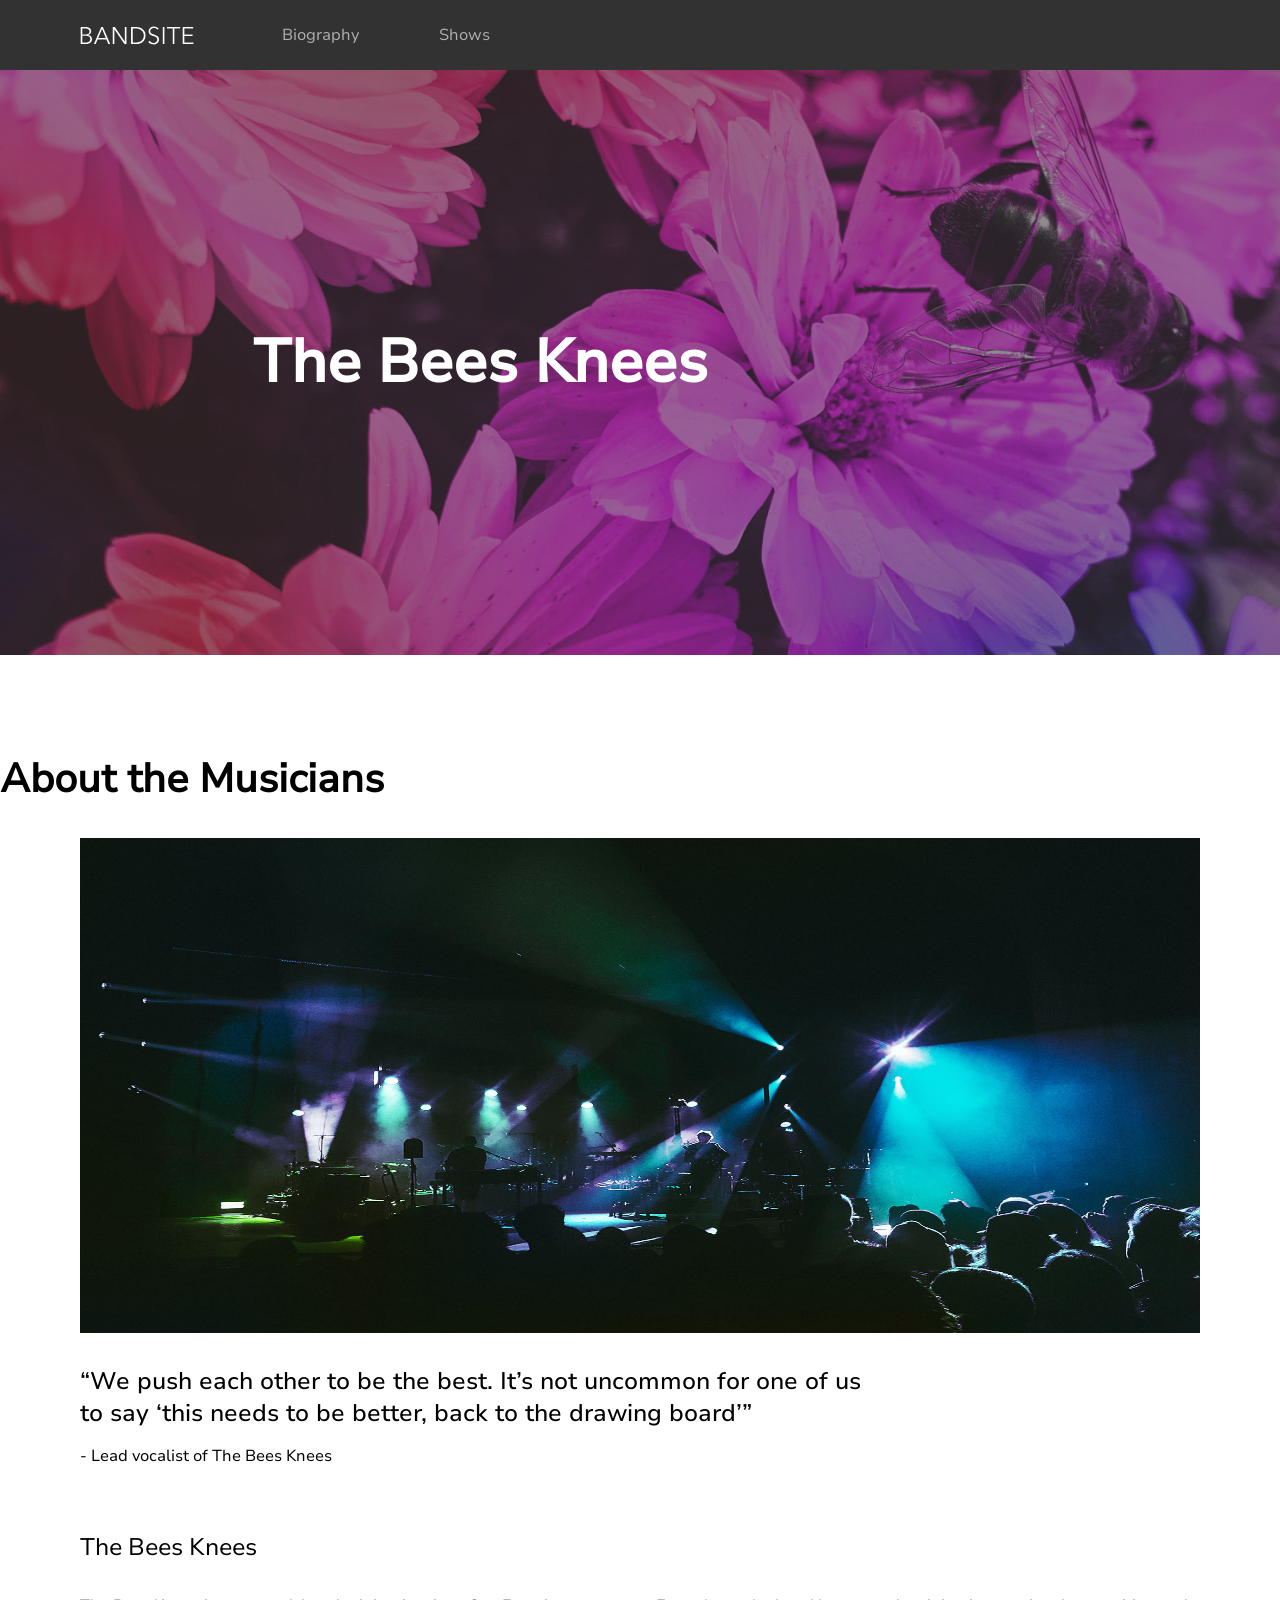
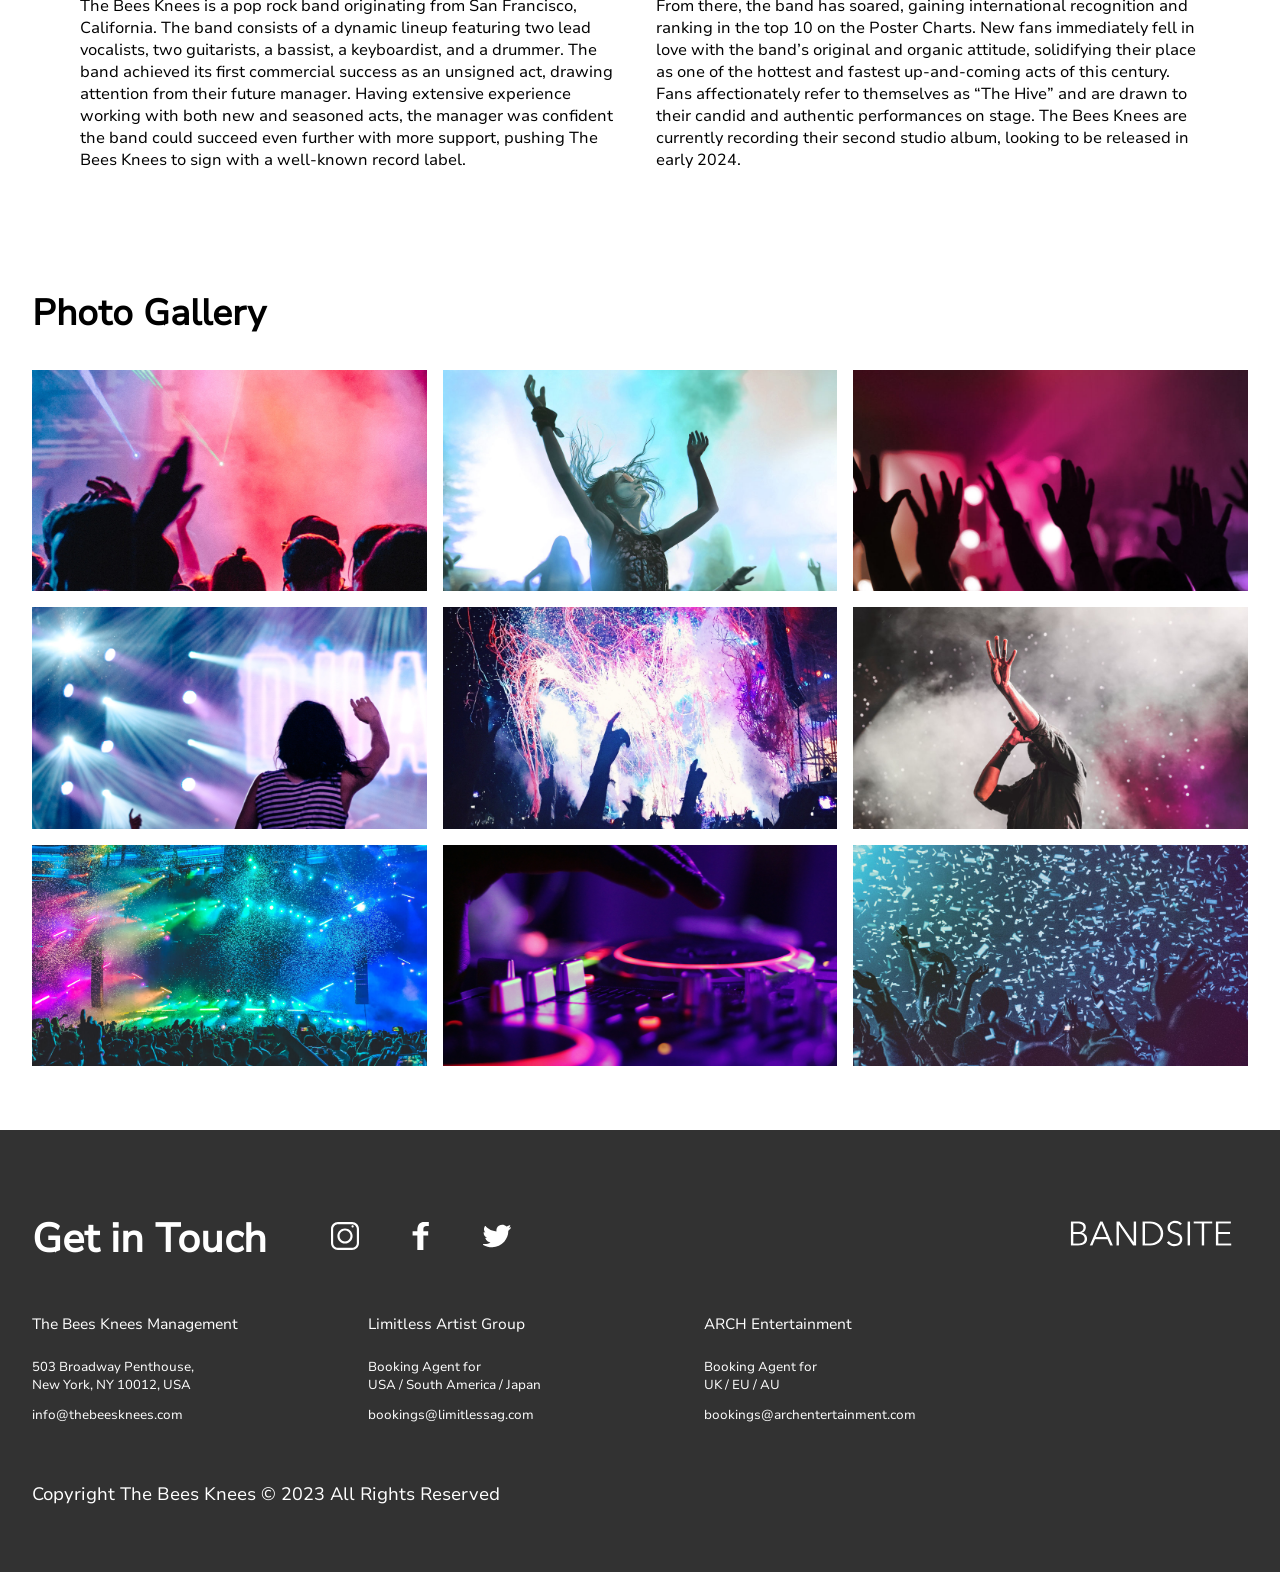
==== index.html @ abb40283 "BNSITE-34 added a couple <br> to match the mockup text, and fixed logo AGAIN" ====
<!DOCTYPE html>
<html lang="en">

<head>
    <meta charset="UTF-8">
    <meta name="viewport" content="width=device-width, initial-scale=1.0">
    <meta name="author" content="Emerson Guimaraes">
    <title>Band Site</title>
    <link rel="stylesheet" href="styles/patials/global.css">
    <link rel="stylesheet" href="styles/bio.css">
</head>

<body>
    <header>
        <nav class="header-nav">
            <a href="#" class="header-logo">
                <img src="./assets/logos/Logo-bandsite.svg" alt="Band Site Logo" class="header-logo-image">
            </a>
            <div class="header-nav-links">
                <li><a href="#">Biography</a></li>
                <li><a href=" #">Shows</a></li>
            </div>
        </nav>
        <section>
            <div class="header-container-background">
                <div class="header-container-image-container">
                    <img src="./assets/images/hero-bio.jpg" alt="Flowers Background" class="header-container-image">
                </div>
                <div class="header-container-text">
                    <h1 class="header-container-text-h1">The Bees Knees</h1>
                </div>
            </div>
        </section>

    </header>

    <main>
        <section id="musicians">
            <div class="main-musicians-container">
                <h2 class="main-h2-title-text">About the Musicians</h2>
                <div class="main-band-show-container">
                    <img src="./assets/images/band.jpg" alt="Band Show" class="main-band-show-image">
                </div>
                <div class="main-band-show-quote">
                    <p class="main-band-show-quote-text">
                        “We push each other to be the best. It’s not uncommon for one of
                        us to say ‘this needs to be better, back to the drawing board’”
                    </p>
                    <div class="main-band-show-quote-author">
                        - Lead vocalist of The Bees Knees
                    </div>
                </div>
            </div>
            <article class="main-band-container-bio">
                <h3>The Bees Knees</h3>
                <div class="main-band-container-bio-text">
                    <p>
                        The Bees Knees is a pop rock band originating from San Francisco,
                        California. The band consists of a dynamic lineup featuring two
                        lead vocalists, two guitarists, a bassist, a keyboardist, and a
                        drummer. The band achieved its first commercial success as an
                        unsigned act, drawing attention from their future manager. Having
                        extensive experience working with both new and seasoned acts, the
                        manager was confident the band could succeed even further with more
                        support, pushing The Bees Knees to sign with a well-known record
                        label.
                    </p>
                    <p>
                        From there, the band has soared, gaining international recognition
                        and ranking in the top 10 on the Poster Charts. New fans
                        immediately fell in love with the band’s original and organic
                        attitude, solidifying their place as one of the hottest and fastest
                        up-and-coming acts of this century. Fans affectionately refer to
                        themselves as “The Hive” and are drawn to their candid and
                        authentic performances on stage. The Bees Knees are currently
                        recording their second studio album, looking to be released in
                        early 2024.
                    </p>
                </div>
            </article>
        </section>
        <section class="main-photo-gallery-container">
            <h2 class="main-h2-title-text">Photo Gallery</h2>
            <section id="photolibrary">
                <img src="./assets/images/Photo-gallery-1.jpg" alt="" class="main-photo-gallery-image">
                <img src="./assets/images/Photo-gallery-2.jpg" alt="" class="main-photo-gallery-image">
                <img src="./assets/images/Photo-gallery-3.jpg" alt="" class="main-photo-gallery-image">
                <img src="./assets/images/Photo-gallery-4.jpg" alt="" class="main-photo-gallery-image">
                <img src="./assets/images/Photo-gallery-5.jpg" alt="" class="main-photo-gallery-image">
                <img src="./assets/images/Photo-gallery-6.jpg" alt="" class="main-photo-gallery-image">
                <img src="./assets/images/Photo-gallery-7.jpg" alt="" class="main-photo-gallery-image">
                <img src="./assets/images/Photo-gallery-8.jpg" alt="" class="main-photo-gallery-image">
                <img src="./assets/images/Photo-gallery-9.jpg" alt="" class="main-photo-gallery-image">
            </section>
        </section>
    </main>

    <footer class="footer">
        <div class="footer-container">
            <div class="footer-get-in-touch">
                <h2>Get in Touch</h2>
                <div class="footer-social-icons">
                    <a href="#" class="footer-icon">
                        <img src="./assets/icons/SVG/Icon-instagram.svg" alt="Instagram Icon">
                    </a>
                    <a href="#" class="footer-icon">
                        <img src="./assets/icons/SVG/Icon-facebook.svg" alt="Facebook Icon">
                    </a>
                    <a href="#" class="footer-icon">
                        <img src="./assets/icons/SVG/Icon-twitter.svg" alt="Twitter Icon">
                    </a>
                </div>
            </div>

            <div class="footer-contact-info">
                <div class="footer-column">
                    <h3>The Bees Knees Management</h3>
                    <p>503 Broadway Penthouse,<br>New York, NY 10012, USA</p>
                    <p>info@thebeesknees.com</p>
                </div>

                <div class="footer-column">
                    <h3>Limitless Artist Group</h3>
                    <p>Booking Agent for <br>USA / South America / Japan</p>
                    <p>bookings@limitlessag.com</p>
                </div>

                <div class="footer-column">
                    <h3>ARCH Entertainment</h3>
                    <p>Booking Agent for <br>UK / EU / AU</p>
                    <p>bookings@archentertainment.com</p>
                </div>
            </div>
            <div class="footer-copyright">
                <p>Copyright The Bees Knees © 2023 All Rights Reserved</p>
            </div>
        </div>
        <div class="footer-brand-container">
            <a href="#" class="footer-logo">
                <img src="./assets/logos/Logo-bandsite.svg" alt="Band Site Logo" class="footer-logo-image">
            </a>
        </div>
    </footer>

</body>

</html>
---- styles/bio.css ----
/* Font Variables */
/* Colors Variables */
/* BansSite-Black */
/* BansSite-Silver */
/* BansSite-White */
/* Secondary Colors */
/* BansSite-DarkBlack */
/* BansSite-Mercury */
/* BansSite-Alabaster */
/* Font Face */
@font-face {
  font-family: "NunitoSans-Regular";
  font-style: normal;
  font-weight: 400;
  src: url("../../assets/fonts/NunitoSans-Regular.woff") format("woff");
}
@font-face {
  font-family: "NunitoSans-Medium";
  font-style: normal;
  src: url("../../assets/fonts/NunitoSans-Medium.woff") format("woff");
}
@font-face {
  font-family: "NunitoSans-Bold";
  font-style: normal;
  src: url("../../assets/fonts/NunitoSans-Bold.woff") format("woff");
}
/* Styles Start */
body {
  font-family: "NunitoSans-Regular", sans-serif;
  margin: 0;
}

.header-nav {
  background-color: #323232;
  display: flex;
  align-items: center;
  padding: 0;
}
@media screen and (max-width: 1279px) {
  .header-nav {
    flex-direction: row;
  }
}
@media screen and (max-width: 767px) {
  .header-nav {
    flex-direction: column;
  }
}

.header-logo {
  display: flex;
  align-items: center;
  padding: 0 2rem;
  margin-left: 3rem;
}
@media screen and (max-width: 1279px) {
  .header-logo {
    margin-left: 2rem;
    gap: 1rem;
    max-width: 8rem;
  }
}
@media screen and (max-width: 767px) {
  .header-logo {
    flex-direction: column;
    align-items: center;
    gap: 1rem;
    padding: 0;
    margin: 0;
    justify-content: center;
  }
}

.header-logo-image {
  display: block;
  width: auto;
  height: auto;
  -o-object-fit: contain;
     object-fit: contain;
  margin-right: 2rem;
}
@media screen and (max-width: 1279px) {
  .header-logo-image {
    margin-left: -1rem;
    width: 9rem;
  }
}
@media screen and (max-width: 767px) {
  .header-logo-image {
    padding-top: 1.5rem;
    margin-right: 0;
    width: 145%;
  }
}

.header-nav-links {
  list-style-type: none;
  display: flex;
  gap: 2rem;
  width: 100%;
  margin: 0;
}
@media screen and (max-width: 1279px) {
  .header-nav-links {
    gap: 1.5rem;
  }
}
@media screen and (max-width: 767px) {
  .header-nav-links {
    gap: 2rem;
    font-size: 1.25rem;
  }
}
.header-nav-links a {
  text-decoration: none;
  color: #afafaf;
}
.header-nav-links li {
  display: inline-block;
  text-align: center;
  padding: 1.5rem;
  position: relative;
}
@media screen and (max-width: 1279px) {
  .header-nav-links li {
    font-size: 1.15rem;
  }
}
@media screen and (max-width: 767px) {
  .header-nav-links li {
    width: 100%;
  }
}
.header-nav-links li::after {
  content: "";
  position: absolute;
  bottom: 0;
  left: 50%;
  transform: translateX(-50%);
  width: 1rem;
  height: 0.25rem;
  background-color: #ffffff;
  visibility: hidden;
}
.header-nav-links li:hover::after, .header-nav-links li.active::after {
  visibility: visible;
  width: 70%;
}
@media screen and (max-width: 1279px) {
  .header-nav-links li:hover::after, .header-nav-links li.active::after {
    width: 60%;
  }
}
@media screen and (max-width: 767px) {
  .header-nav-links li:hover::after, .header-nav-links li.active::after {
    width: 100%;
  }
}
.header-nav-links li:hover, .header-nav-links li.active {
  color: #ffffff;
  font-family: "NunitoSans-Bold", sans-serif;
}

.header-container-background {
  position: relative;
  width: 100%;
  height: 65vh;
  overflow: hidden;
}
.header-container-background .header-container-image-container {
  position: relative;
  width: 100%;
  height: 100%;
  overflow: hidden;
  display: flex;
}
.header-container-background .header-container-image-container::before {
  content: "";
  position: absolute;
  width: 100%;
  height: 100%;
  background-color: #323232;
  opacity: 0.5;
  z-index: 1;
}
.header-container-background .header-container-image-container .header-container-image {
  width: 100%;
  height: auto;
  position: absolute;
  top: 50%;
  left: 50%;
  transform: translate(-50%, -50%);
}
.header-container-background .header-container-text {
  position: absolute;
  top: 50%;
  left: 30rem;
  transform: translate(-50%, -50%);
  z-index: 2;
  color: #ffffff;
  text-align: left;
}
.header-container-background .header-container-text .header-container-text-h1 {
  font-size: 3.75rem;
  font-family: "NunitoSans-Medium", sans-serif;
}

main {
  padding: 4rem 2rem;
  display: flex;
  flex-direction: column;
  align-items: center;
}
main #musicians {
  margin-bottom: 4rem;
  text-align: left;
  max-width: 70rem;
}
main #musicians .main-musicians-container {
  margin: 0;
  padding: 0;
}
main #musicians .main-musicians-container h2 {
  font-size: 2.5rem;
  margin-bottom: 2rem;
  margin-left: -5rem;
}
main #musicians .main-musicians-container .main-band-show-container {
  display: flex;
  justify-content: center;
  align-items: center;
  margin-bottom: 2rem;
}
main #musicians .main-musicians-container .main-band-show-container .main-band-show-image {
  width: 100%;
  height: 55vh;
  -o-object-fit: fill;
     object-fit: fill;
  margin: 0 auto;
}
main #musicians .main-musicians-container .main-band-show-quote {
  position: relative;
  display: block;
  right: auto;
  margin-top: 0;
  margin-bottom: 4rem;
}
main #musicians .main-musicians-container .main-band-show-quote .main-band-show-quote-text {
  margin-bottom: 1rem;
  font-family: "NunitoSans-Medium", sans-serif;
  font-size: 1.5rem;
  text-align: left;
  margin-right: 20rem;
}
main #musicians .main-musicians-container .main-band-show-quote .main-band-show-quote-author {
  font-size: 1rem;
  text-align: left;
}
main #musicians .main-band-container-bio {
  margin: 0;
}
main #musicians .main-band-container-bio .main-band-container-bio-text {
  display: grid;
  grid-template-columns: 1fr 1fr;
  gap: 2rem;
}
main #musicians .main-band-container-bio h3 {
  margin-bottom: 1rem;
  font-family: "NunitoSans-Regular", sans-serif;
  font-size: 1.5em;
  text-align: left;
  font-weight: 100;
}
main #musicians .main-band-container-bio p {
  font-size: 1em;
  margin-bottom: 1.5rem;
  text-align: left;
  font-family: "NunitoSans-Regular", sans-serif;
}
main .main-photo-gallery-container {
  max-width: 85rem;
  display: flex;
  flex-direction: column;
}
main .main-photo-gallery-container .main-h2-title-text {
  font-size: 36px;
  margin-bottom: 2rem;
  text-align: left;
}
main .main-photo-gallery-container #photolibrary {
  width: 100%;
  display: grid;
  grid-template-columns: repeat(3, 1fr);
  gap: 1rem;
}
main .main-photo-gallery-container #photolibrary .main-photo-gallery-image {
  width: 100%;
  height: auto;
}

footer {
  background-color: #323232;
  color: #ffffff;
  padding: 3rem 2rem;
  font-family: "NunitoSans-Regular", sans-serif;
}
footer .footer-container {
  display: grid;
  justify-content: space-between;
  align-items: flex-start;
  max-width: 85rem;
  margin: 0 auto;
}
footer .footer-container .footer-get-in-touch {
  min-width: 15rem;
  display: flex;
  align-items: center;
  justify-content: left;
}
footer .footer-container .footer-get-in-touch h2 {
  font-size: 2.5rem;
}
footer .footer-container .footer-get-in-touch .footer-social-icons {
  margin-left: 4rem;
  display: flex;
  gap: 3rem;
}
footer .footer-container .footer-get-in-touch .footer-social-icons .footer-icon img {
  width: 1.75rem;
  height: 1.75rem;
}
footer .footer-container .footer-contact-info {
  display: flex;
  justify-content: space-between;
  flex-wrap: wrap;
  gap: 3rem;
}
footer .footer-container .footer-contact-info .footer-column {
  width: 18rem;
  font-size: 0.8rem;
}
footer .footer-container .footer-contact-info .footer-column h3 {
  margin-bottom: 1.5rem;
  font-family: "NunitoSans-Regular", sans-serif;
  font-weight: 100;
}
footer .footer-container .footer-contact-info .footer-column p {
  margin-bottom: 0.5rem;
}
footer .footer-container .footer-copyright {
  text-align: left;
  margin-top: 2rem;
  font-size: 1.125rem;
}
footer .footer-brand-container {
  position: relative;
  display: flex;
  justify-content: flex-end;
  align-items: flex-start;
}
footer .footer-brand-container .footer-logo {
  display: block;
  position: relative;
  margin-top: -19rem;
  margin-right: 1rem;
}
footer .footer-brand-container .footer-logo .footer-logo-image {
  width: 18vh;
  height: auto;
}/*# sourceMappingURL=bio.css.map */
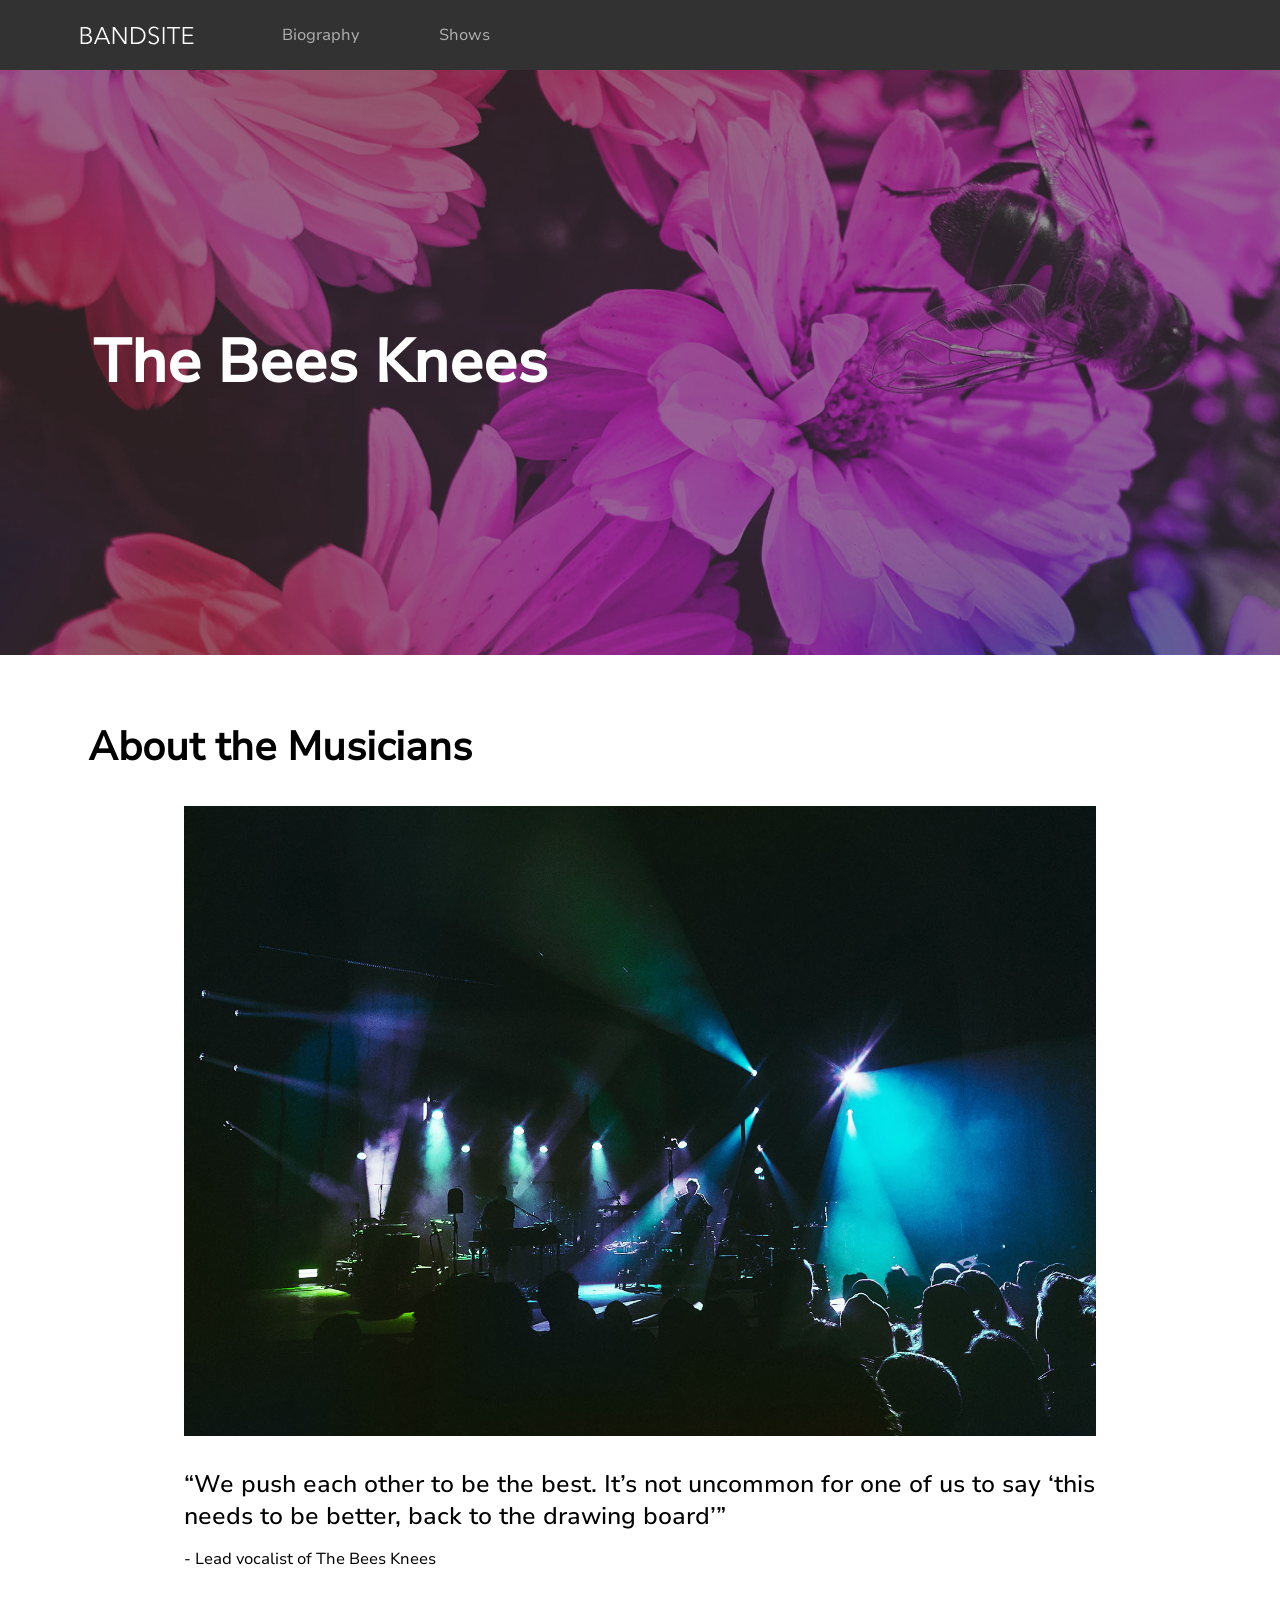
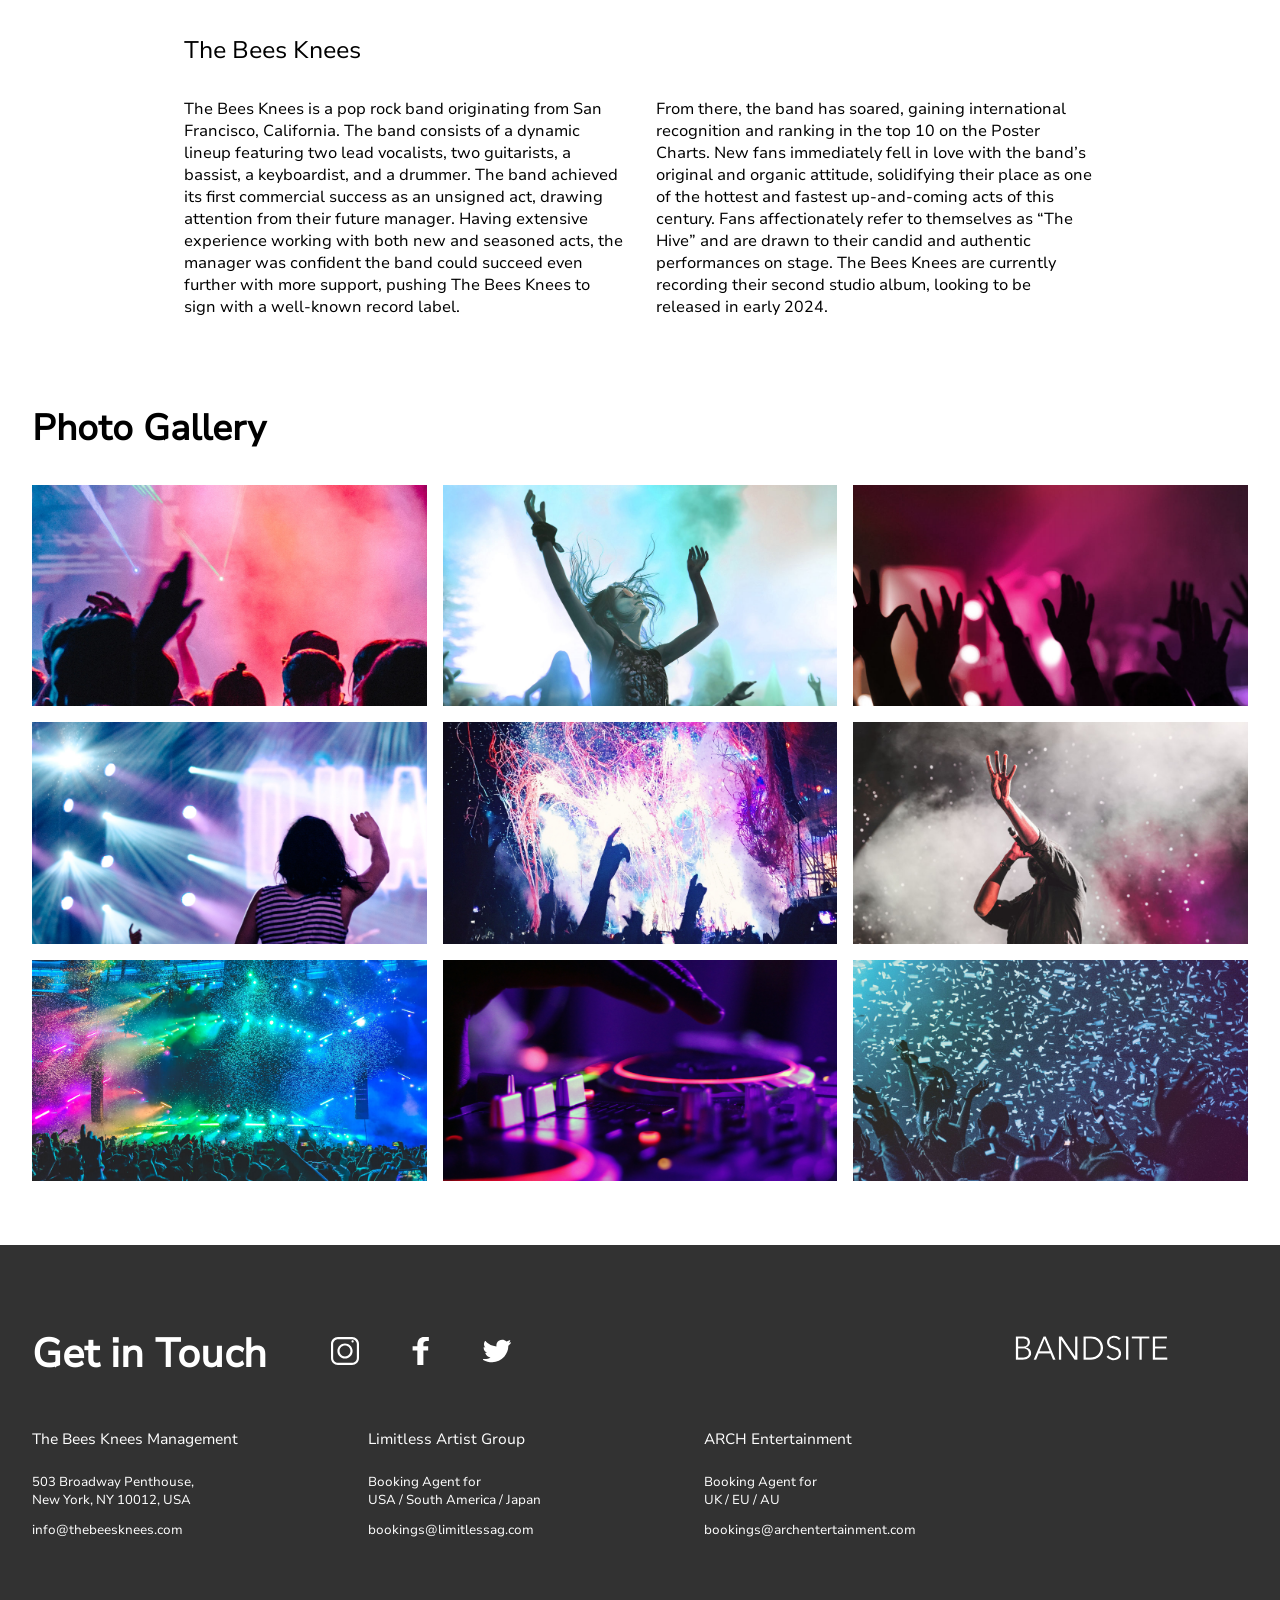
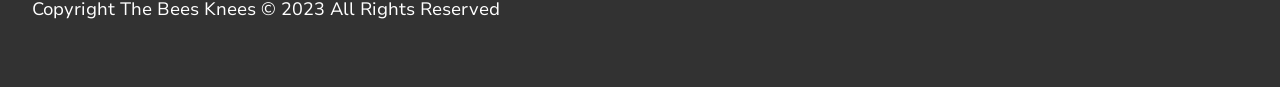
==== commit 1261fe96: "BNSITE-41 mailtolink added" ====
--- a/index.html
+++ b/index.html
@@ -116,19 +116,19 @@
                 <div class="footer-column">
                     <h3>The Bees Knees Management</h3>
                     <p>503 Broadway Penthouse,<br>New York, NY 10012, USA</p>
-                    <p>info@thebeesknees.com</p>
+                    <p><a href="mailto:info@thebeesknees.com">info@thebeesknees.com</a></p>
                 </div>
 
                 <div class="footer-column">
                     <h3>Limitless Artist Group</h3>
                     <p>Booking Agent for <br>USA / South America / Japan</p>
-                    <p>bookings@limitlessag.com</p>
+                    <p><a href="mailto:bookings@limitlessag.com">bookings@limitlessag.com</a></p>
                 </div>
 
                 <div class="footer-column">
                     <h3>ARCH Entertainment</h3>
                     <p>Booking Agent for <br>UK / EU / AU</p>
-                    <p>bookings@archentertainment.com</p>
+                    <p><a href="mailto:bookings@archentertainment.com">bookings@archentertainment.com</a></p>
                 </div>
             </div>
             <div class="footer-copyright">
--- a/styles/bio.css
+++ b/styles/bio.css
@@ -194,27 +194,65 @@
 .header-container-background .header-container-text {
   position: absolute;
   top: 50%;
-  left: 30rem;
+  left: 20rem;
   transform: translate(-50%, -50%);
   z-index: 2;
   color: #ffffff;
   text-align: left;
 }
-.header-container-background .header-container-text .header-container-text-h1 {
+.header-container-background .header-container-text h1 {
   font-size: 3.75rem;
   font-family: "NunitoSans-Medium", sans-serif;
 }
+@media screen and (max-width: 1024px) {
+  .header-container-background {
+    height: 40vh;
+  }
+  .header-container-background .header-container-text {
+    left: 35%;
+    transform: translate(-50%, -50%);
+    text-align: left;
+  }
+  .header-container-background .header-container-text h1 {
+    font-size: 4rem;
+  }
+}
+@media screen and (max-width: 768px) {
+  .header-container-background {
+    height: 30vh;
+  }
+  .header-container-background .header-container-text h1 {
+    font-size: 1.9rem;
+  }
+}
 
 main {
-  padding: 4rem 2rem;
+  padding: 0rem 2rem;
   display: flex;
   flex-direction: column;
   align-items: center;
 }
+@media screen and (max-width: 1024px) {
+  main {
+    padding: 0 2rem;
+  }
+}
+@media screen and (max-width: 768px) {
+  main {
+    padding: 0;
+  }
+}
 main #musicians {
-  margin-bottom: 4rem;
   text-align: left;
-  max-width: 70rem;
+  max-width: 75%;
+  padding: 2rem 4rem;
+}
+@media screen and (max-width: 1024px) {
+  main #musicians {
+    margin: 0;
+    padding: 0;
+    max-width: 85%;
+  }
 }
 main #musicians .main-musicians-container {
   margin: 0;
@@ -223,7 +261,20 @@
 main #musicians .main-musicians-container h2 {
   font-size: 2.5rem;
   margin-bottom: 2rem;
-  margin-left: -5rem;
+  margin-left: -6rem;
+}
+@media screen and (max-width: 1024px) {
+  main #musicians .main-musicians-container h2 {
+    margin-left: -3rem;
+  }
+}
+@media screen and (max-width: 768px) {
+  main #musicians .main-musicians-container h2 {
+    font-size: 1.75rem;
+    margin-top: 2rem;
+    margin-left: 0;
+    margin-bottom: 1rem;
+  }
 }
 main #musicians .main-musicians-container .main-band-show-container {
   display: flex;
@@ -233,28 +284,37 @@
 }
 main #musicians .main-musicians-container .main-band-show-container .main-band-show-image {
   width: 100%;
-  height: 55vh;
+  height: 70vh;
   -o-object-fit: fill;
      object-fit: fill;
-  margin: 0 auto;
+}
+@media screen and (max-width: 1024px) {
+  main #musicians .main-musicians-container .main-band-show-container .main-band-show-image {
+    -o-object-fit: cover;
+       object-fit: cover;
+    height: 40%;
+  }
 }
 main #musicians .main-musicians-container .main-band-show-quote {
-  position: relative;
-  display: block;
-  right: auto;
-  margin-top: 0;
   margin-bottom: 4rem;
+}
+@media screen and (max-width: 768px) {
+  main #musicians .main-musicians-container .main-band-show-quote {
+    margin-bottom: 2rem;
+  }
 }
 main #musicians .main-musicians-container .main-band-show-quote .main-band-show-quote-text {
   margin-bottom: 1rem;
   font-family: "NunitoSans-Medium", sans-serif;
   font-size: 1.5rem;
-  text-align: left;
-  margin-right: 20rem;
+}
+@media screen and (max-width: 768px) {
+  main #musicians .main-musicians-container .main-band-show-quote .main-band-show-quote-text {
+    font-size: 1.1rem;
+  }
 }
 main #musicians .main-musicians-container .main-band-show-quote .main-band-show-quote-author {
   font-size: 1rem;
-  text-align: left;
 }
 main #musicians .main-band-container-bio {
   margin: 0;
@@ -264,34 +324,96 @@
   grid-template-columns: 1fr 1fr;
   gap: 2rem;
 }
+@media screen and (max-width: 768px) {
+  main #musicians .main-band-container-bio .main-band-container-bio-text {
+    display: block;
+  }
+}
 main #musicians .main-band-container-bio h3 {
   margin-bottom: 1rem;
   font-family: "NunitoSans-Regular", sans-serif;
   font-size: 1.5em;
-  text-align: left;
   font-weight: 100;
 }
+@media screen and (max-width: 768px) {
+  main #musicians .main-band-container-bio h3 {
+    margin-bottom: 0;
+    font-size: 1em;
+  }
+}
 main #musicians .main-band-container-bio p {
-  font-size: 1em;
+  font-size: 1rem;
   margin-bottom: 1.5rem;
-  text-align: left;
   font-family: "NunitoSans-Regular", sans-serif;
 }
+@media screen and (max-width: 1024px) {
+  main #musicians .main-band-container-bio p {
+    font-size: 0.8rem;
+    width: 90%;
+  }
+}
+@media screen and (max-width: 768px) {
+  main #musicians .main-band-container-bio p {
+    font-size: 1rem;
+  }
+}
 main .main-photo-gallery-container {
-  max-width: 85rem;
+  max-width: 90rem;
   display: flex;
   flex-direction: column;
 }
+@media screen and (max-width: 1024px) {
+  main .main-photo-gallery-container {
+    margin: 0;
+    max-width: 98%;
+  }
+}
+@media screen and (max-width: 768px) {
+  main .main-photo-gallery-container {
+    max-width: 90%;
+  }
+}
 main .main-photo-gallery-container .main-h2-title-text {
-  font-size: 36px;
+  font-size: 2.25rem;
   margin-bottom: 2rem;
-  text-align: left;
+  margin-right: auto;
+}
+@media screen and (max-width: 1024px) {
+  main .main-photo-gallery-container .main-h2-title-text {
+    margin: 0;
+    margin-top: 4rem;
+  }
+}
+@media screen and (max-width: 768px) {
+  main .main-photo-gallery-container .main-h2-title-text {
+    margin-top: 0;
+    font-size: 1.75rem;
+    margin-bottom: 1rem;
+  }
 }
 main .main-photo-gallery-container #photolibrary {
   width: 100%;
   display: grid;
   grid-template-columns: repeat(3, 1fr);
   gap: 1rem;
+  margin-bottom: 3rem;
+  max-width: 100%;
+  -o-object-fit: contain;
+     object-fit: contain;
+  margin: 0 auto 4rem auto;
+}
+@media screen and (max-width: 1024px) {
+  main .main-photo-gallery-container #photolibrary {
+    grid-template-columns: repeat(3, 1fr);
+    max-width: 100%;
+  }
+}
+@media screen and (max-width: 768px) {
+  main .main-photo-gallery-container #photolibrary {
+    grid-template-columns: 1fr;
+    gap: 1.5rem;
+    margin: 0 auto 1.5rem auto;
+  }
 }
 main .main-photo-gallery-container #photolibrary .main-photo-gallery-image {
   width: 100%;
@@ -347,6 +469,10 @@
 footer .footer-container .footer-contact-info .footer-column p {
   margin-bottom: 0.5rem;
 }
+footer .footer-container .footer-contact-info .footer-column p a {
+  text-decoration: none;
+  color: #ffffff;
+}
 footer .footer-container .footer-copyright {
   text-align: left;
   margin-top: 2rem;
@@ -362,9 +488,88 @@
   display: block;
   position: relative;
   margin-top: -19rem;
-  margin-right: 1rem;
+  margin-right: 5rem;
 }
 footer .footer-brand-container .footer-logo .footer-logo-image {
-  width: 18vh;
+  width: 17vh;
   height: auto;
+}
+@media screen and (max-width: 1024px) {
+  footer .footer-container .footer-get-in-touch {
+    width: 65%;
+  }
+  footer .footer-container .footer-get-in-touch .footer-social-icons {
+    gap: 2rem;
+  }
+  footer .footer-container .footer-contact-info {
+    width: 100%;
+  }
+  footer .footer-container .footer-contact-info .footer-column {
+    width: auto;
+  }
+  footer .footer-container .footer-contact-info .footer-column h3 {
+    font-size: 0.9rem;
+  }
+  footer .footer-container .footer-contact-info .footer-column p {
+    font-size: 0.9rem;
+  }
+  footer .footer-container .footer-contact-info .footer-column p a {
+    text-decoration: none;
+    color: #ffffff;
+  }
+  footer .footer-container .footer-copyright {
+    font-size: 0.9rem;
+  }
+  footer .footer-brand-container .footer-logo .footer-logo-image {
+    width: 12vh;
+  }
+}
+@media screen and (max-width: 768px) {
+  footer {
+    padding: 1rem;
+  }
+  footer .footer-container {
+    display: flex;
+    flex-direction: column;
+  }
+  footer .footer-container .footer-get-in-touch {
+    display: block;
+    width: 70%;
+  }
+  footer .footer-container .footer-get-in-touch h2 {
+    font-size: 2.25rem;
+    margin-bottom: 1rem;
+  }
+  footer .footer-container .footer-get-in-touch .footer-social-icons {
+    margin: 0;
+    margin-bottom: 1rem;
+  }
+  footer .footer-container .footer-contact-info {
+    gap: 1rem;
+    width: 100%;
+    margin-bottom: 3rem;
+  }
+  footer .footer-container .footer-contact-info .footer-column h3 {
+    font-size: 1rem;
+  }
+  footer .footer-container .footer-contact-info .footer-column p {
+    font-size: 1rem;
+  }
+  footer .footer-container .footer-contact-info .footer-column p a {
+    text-decoration: none;
+    color: #ffffff;
+  }
+  footer .footer-container .footer-copyright {
+    font-size: 0.8rem;
+  }
+  footer .footer-brand-container {
+    position: absolute;
+  }
+  footer .footer-brand-container .footer-logo {
+    margin-top: -4.5rem;
+    margin-right: 11.5rem;
+  }
+  footer .footer-brand-container .footer-logo .footer-logo-image {
+    width: 18vh;
+  }
 }/*# sourceMappingURL=bio.css.map */
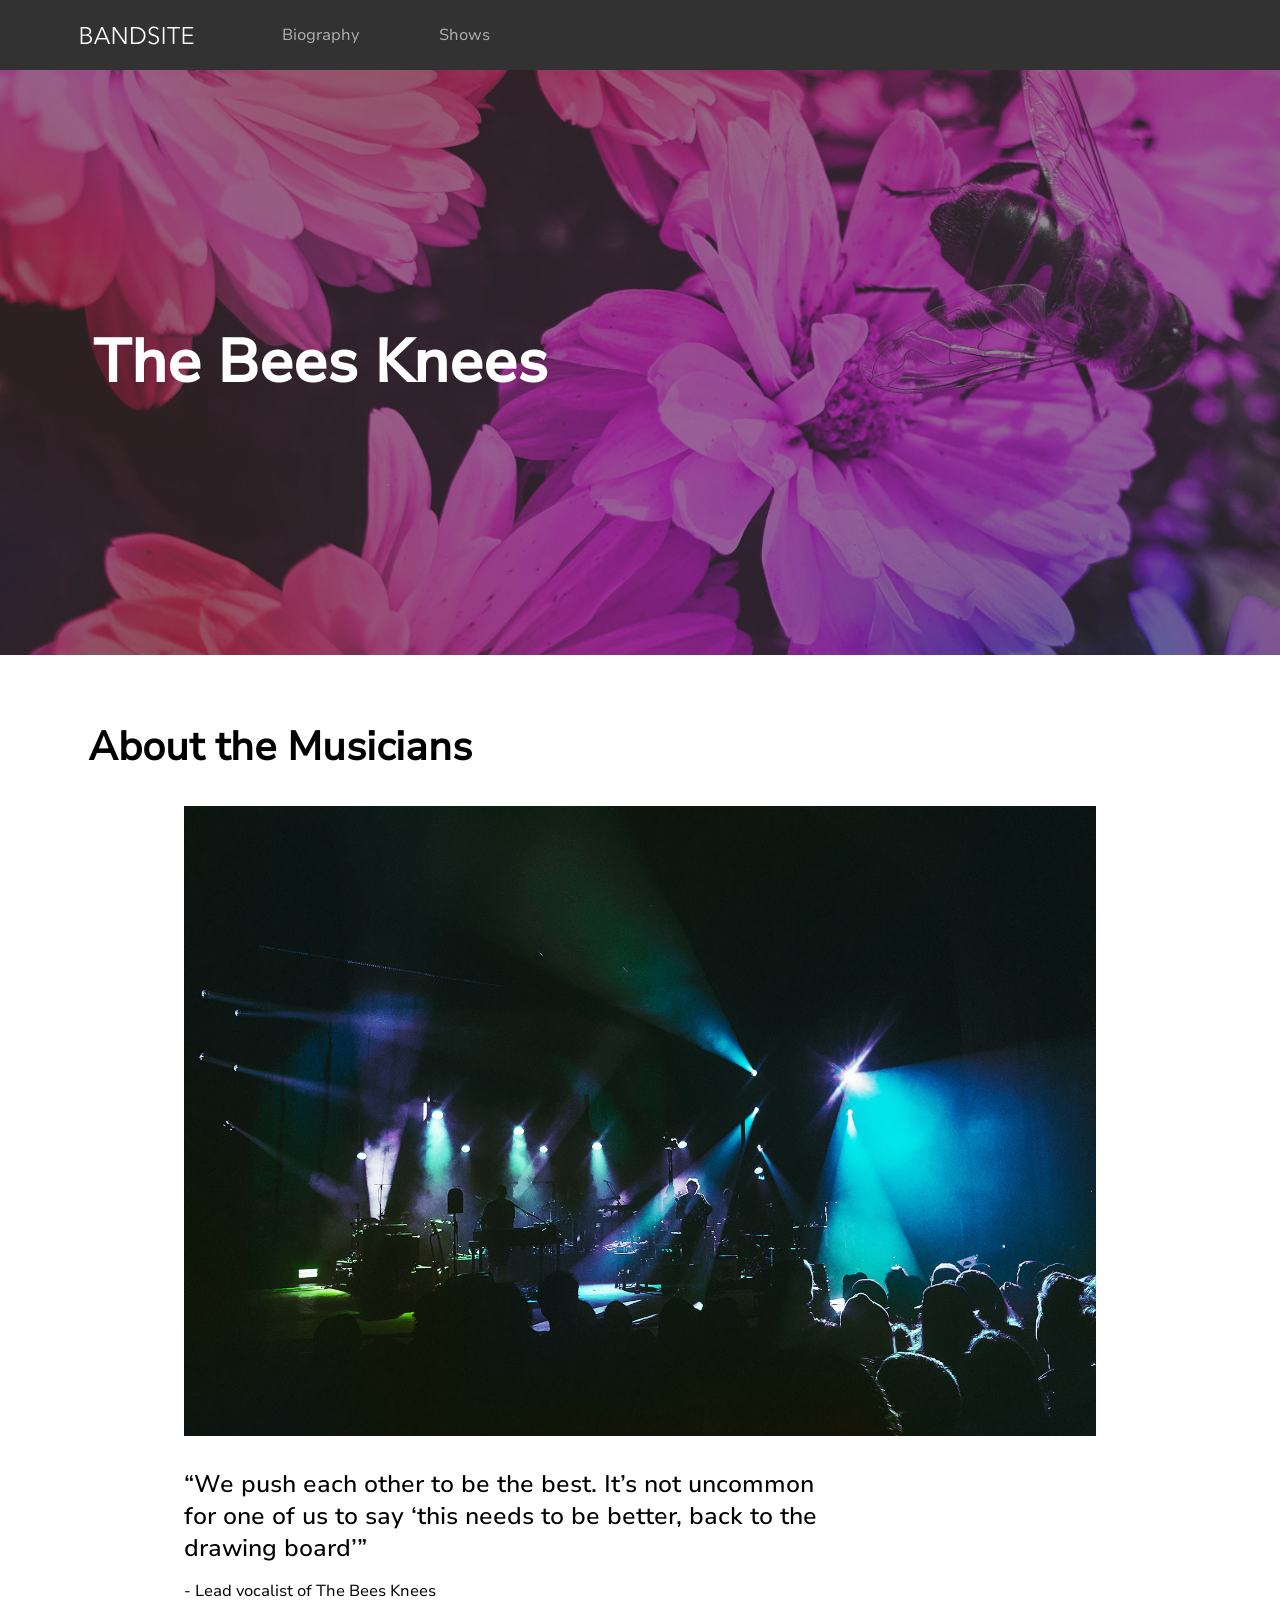
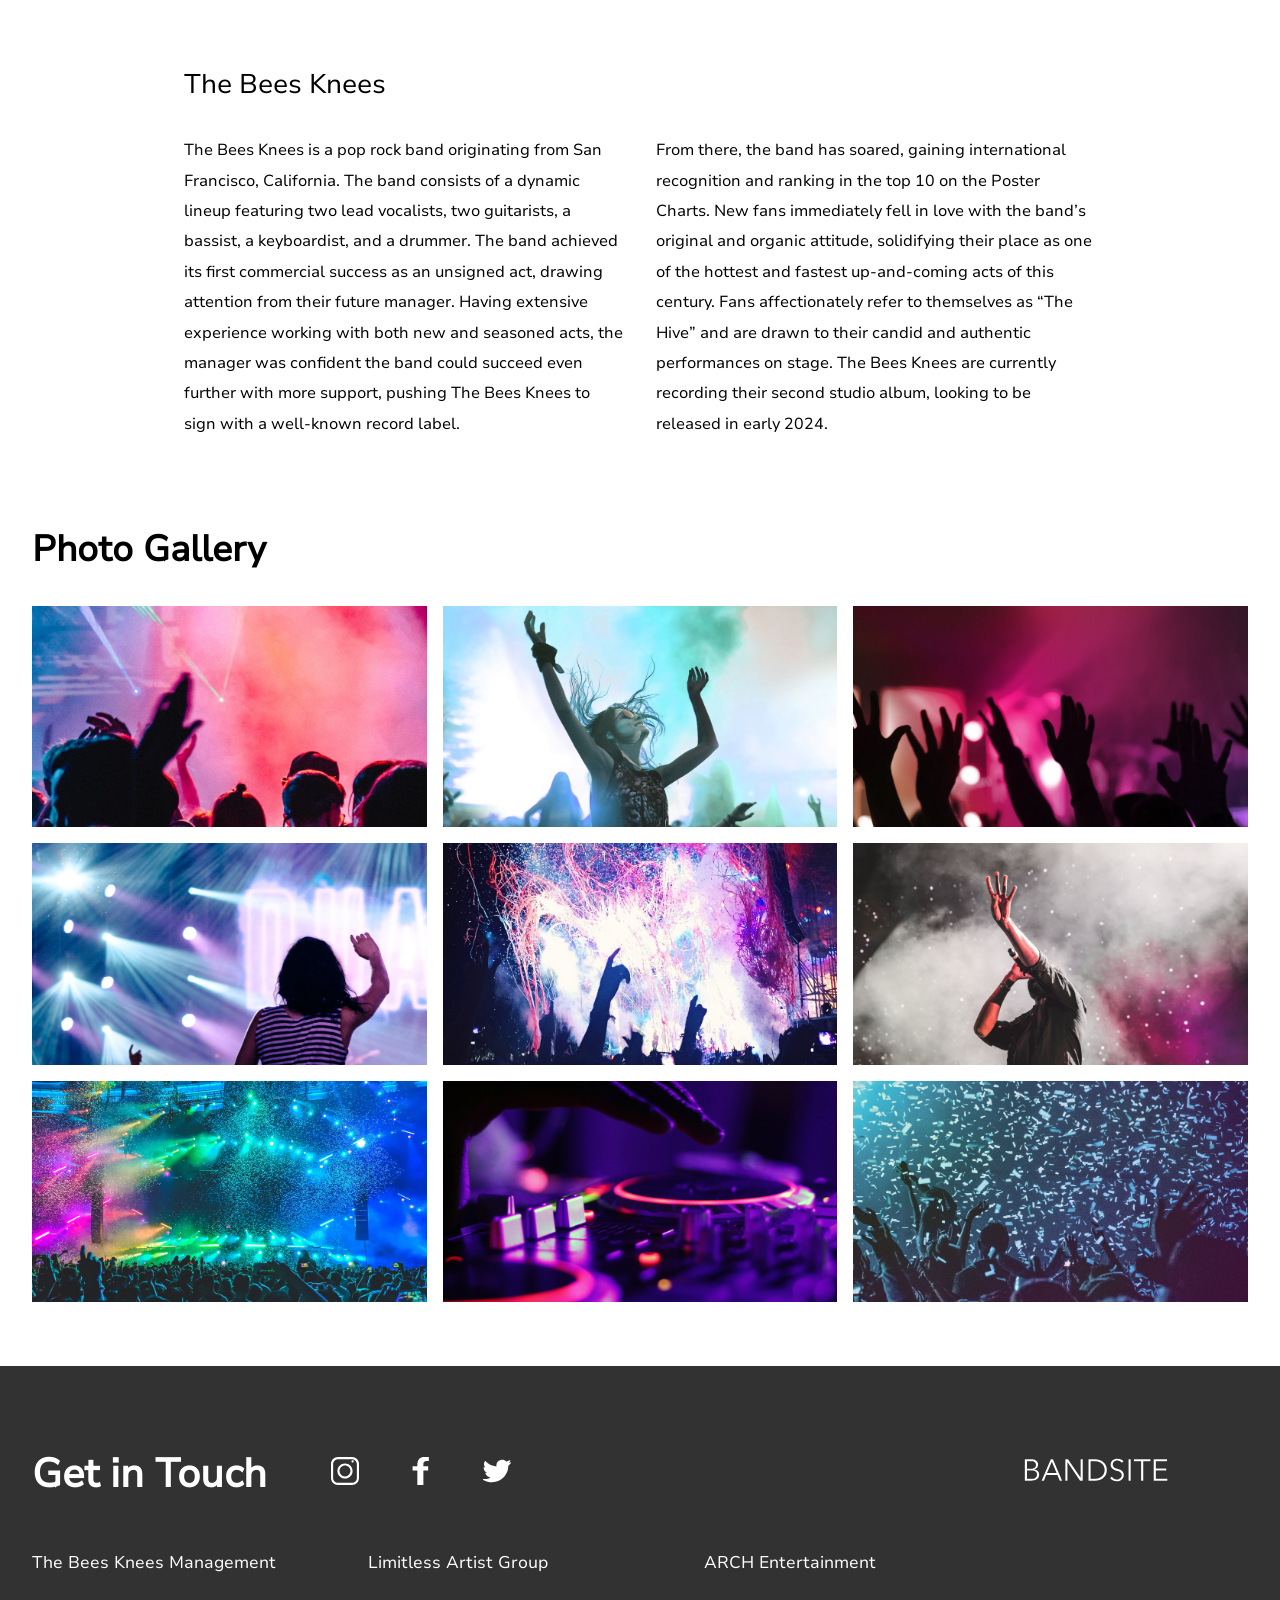
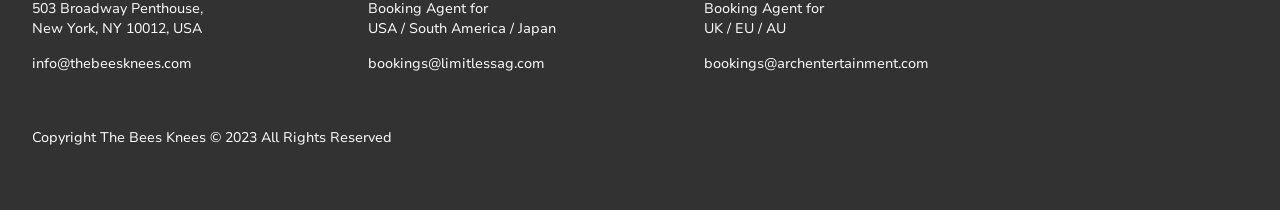
==== commit b7f55e1b: "Final touch ups in the href footer icons" ====
--- a/index.html
+++ b/index.html
@@ -100,13 +100,13 @@
             <div class="footer-get-in-touch">
                 <h2>Get in Touch</h2>
                 <div class="footer-social-icons">
-                    <a href="#" class="footer-icon">
+                    <a href="https://www.instagram.com/" class="footer-icon">
                         <img src="./assets/icons/SVG/Icon-instagram.svg" alt="Instagram Icon">
                     </a>
-                    <a href="#" class="footer-icon">
+                    <a href="https://www.Facebook.com/" class="footer-icon">
                         <img src="./assets/icons/SVG/Icon-facebook.svg" alt="Facebook Icon">
                     </a>
-                    <a href="#" class="footer-icon">
+                    <a href="https://www.x.com/" class="footer-icon">
                         <img src="./assets/icons/SVG/Icon-twitter.svg" alt="Twitter Icon">
                     </a>
                 </div>
--- a/styles/bio.css
+++ b/styles/bio.css
@@ -297,10 +297,17 @@
 }
 main #musicians .main-musicians-container .main-band-show-quote {
   margin-bottom: 4rem;
+  max-width: 70%;
 }
 @media screen and (max-width: 768px) {
   main #musicians .main-musicians-container .main-band-show-quote {
     margin-bottom: 2rem;
+    max-width: 100%;
+  }
+}
+@media screen and (max-width: 1024px) {
+  main #musicians .main-musicians-container .main-band-show-quote {
+    max-width: 100%;
   }
 }
 main #musicians .main-musicians-container .main-band-show-quote .main-band-show-quote-text {
@@ -332,24 +339,26 @@
 main #musicians .main-band-container-bio h3 {
   margin-bottom: 1rem;
   font-family: "NunitoSans-Regular", sans-serif;
-  font-size: 1.5em;
+  font-size: 1.7em;
   font-weight: 100;
 }
 @media screen and (max-width: 768px) {
   main #musicians .main-band-container-bio h3 {
     margin-bottom: 0;
-    font-size: 1em;
+    font-size: 1.125em;
   }
 }
 main #musicians .main-band-container-bio p {
   font-size: 1rem;
   margin-bottom: 1.5rem;
   font-family: "NunitoSans-Regular", sans-serif;
+  line-height: 1.9rem;
 }
 @media screen and (max-width: 1024px) {
   main #musicians .main-band-container-bio p {
-    font-size: 0.8rem;
+    font-size: 1.125rem;
     width: 90%;
+    line-height: 1.25rem;
   }
 }
 @media screen and (max-width: 768px) {
@@ -459,7 +468,7 @@
 }
 footer .footer-container .footer-contact-info .footer-column {
   width: 18rem;
-  font-size: 0.8rem;
+  font-size: 0.9rem;
 }
 footer .footer-container .footer-contact-info .footer-column h3 {
   margin-bottom: 1.5rem;
@@ -476,7 +485,7 @@
 footer .footer-container .footer-copyright {
   text-align: left;
   margin-top: 2rem;
-  font-size: 1.125rem;
+  font-size: 0.9rem;
 }
 footer .footer-brand-container {
   position: relative;
@@ -491,7 +500,7 @@
   margin-right: 5rem;
 }
 footer .footer-brand-container .footer-logo .footer-logo-image {
-  width: 17vh;
+  width: 16vh;
   height: auto;
 }
 @media screen and (max-width: 1024px) {
@@ -520,8 +529,12 @@
   footer .footer-container .footer-copyright {
     font-size: 0.9rem;
   }
+  footer .footer-brand-container .footer-logo {
+    position: absolute;
+    margin-right: -1rem;
+  }
   footer .footer-brand-container .footer-logo .footer-logo-image {
-    width: 12vh;
+    width: 11vh;
   }
 }
 @media screen and (max-width: 768px) {
@@ -567,7 +580,7 @@
   }
   footer .footer-brand-container .footer-logo {
     margin-top: -4.5rem;
-    margin-right: 11.5rem;
+    margin-right: -9rem;
   }
   footer .footer-brand-container .footer-logo .footer-logo-image {
     width: 18vh;
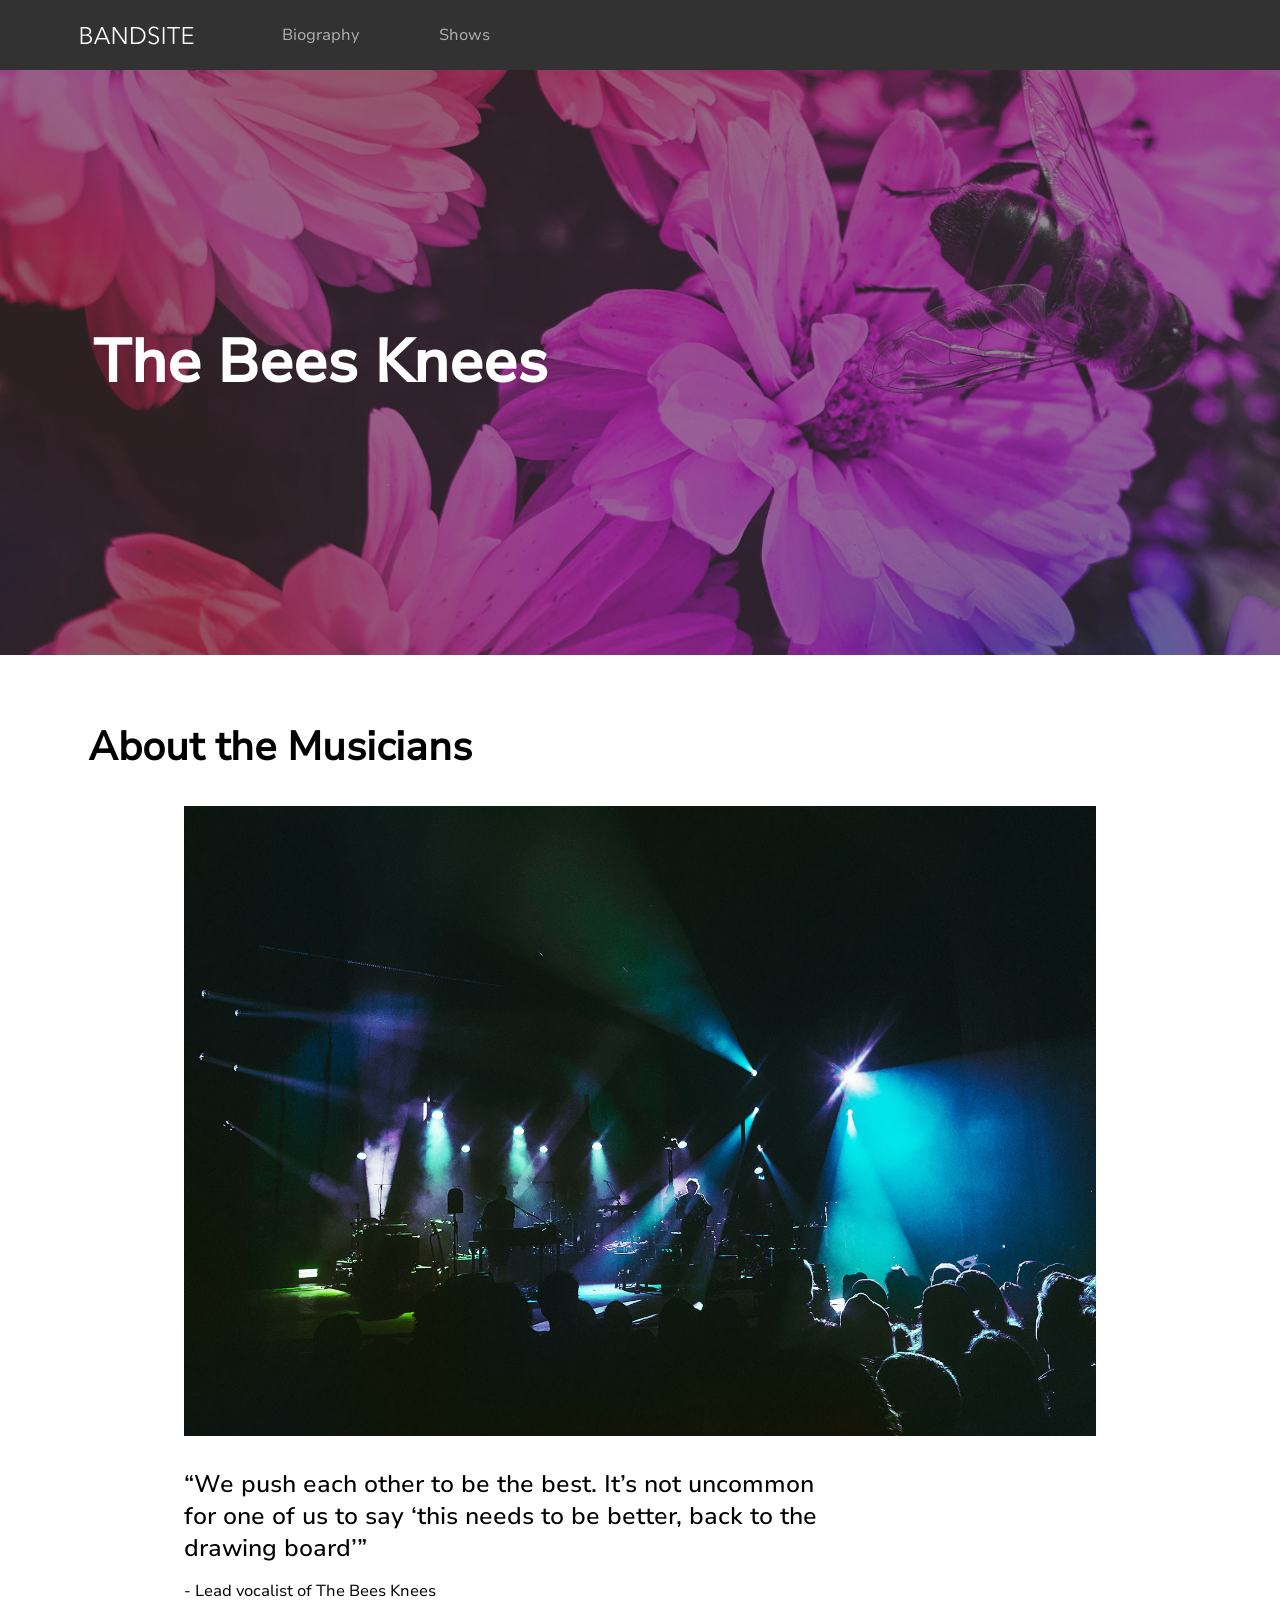
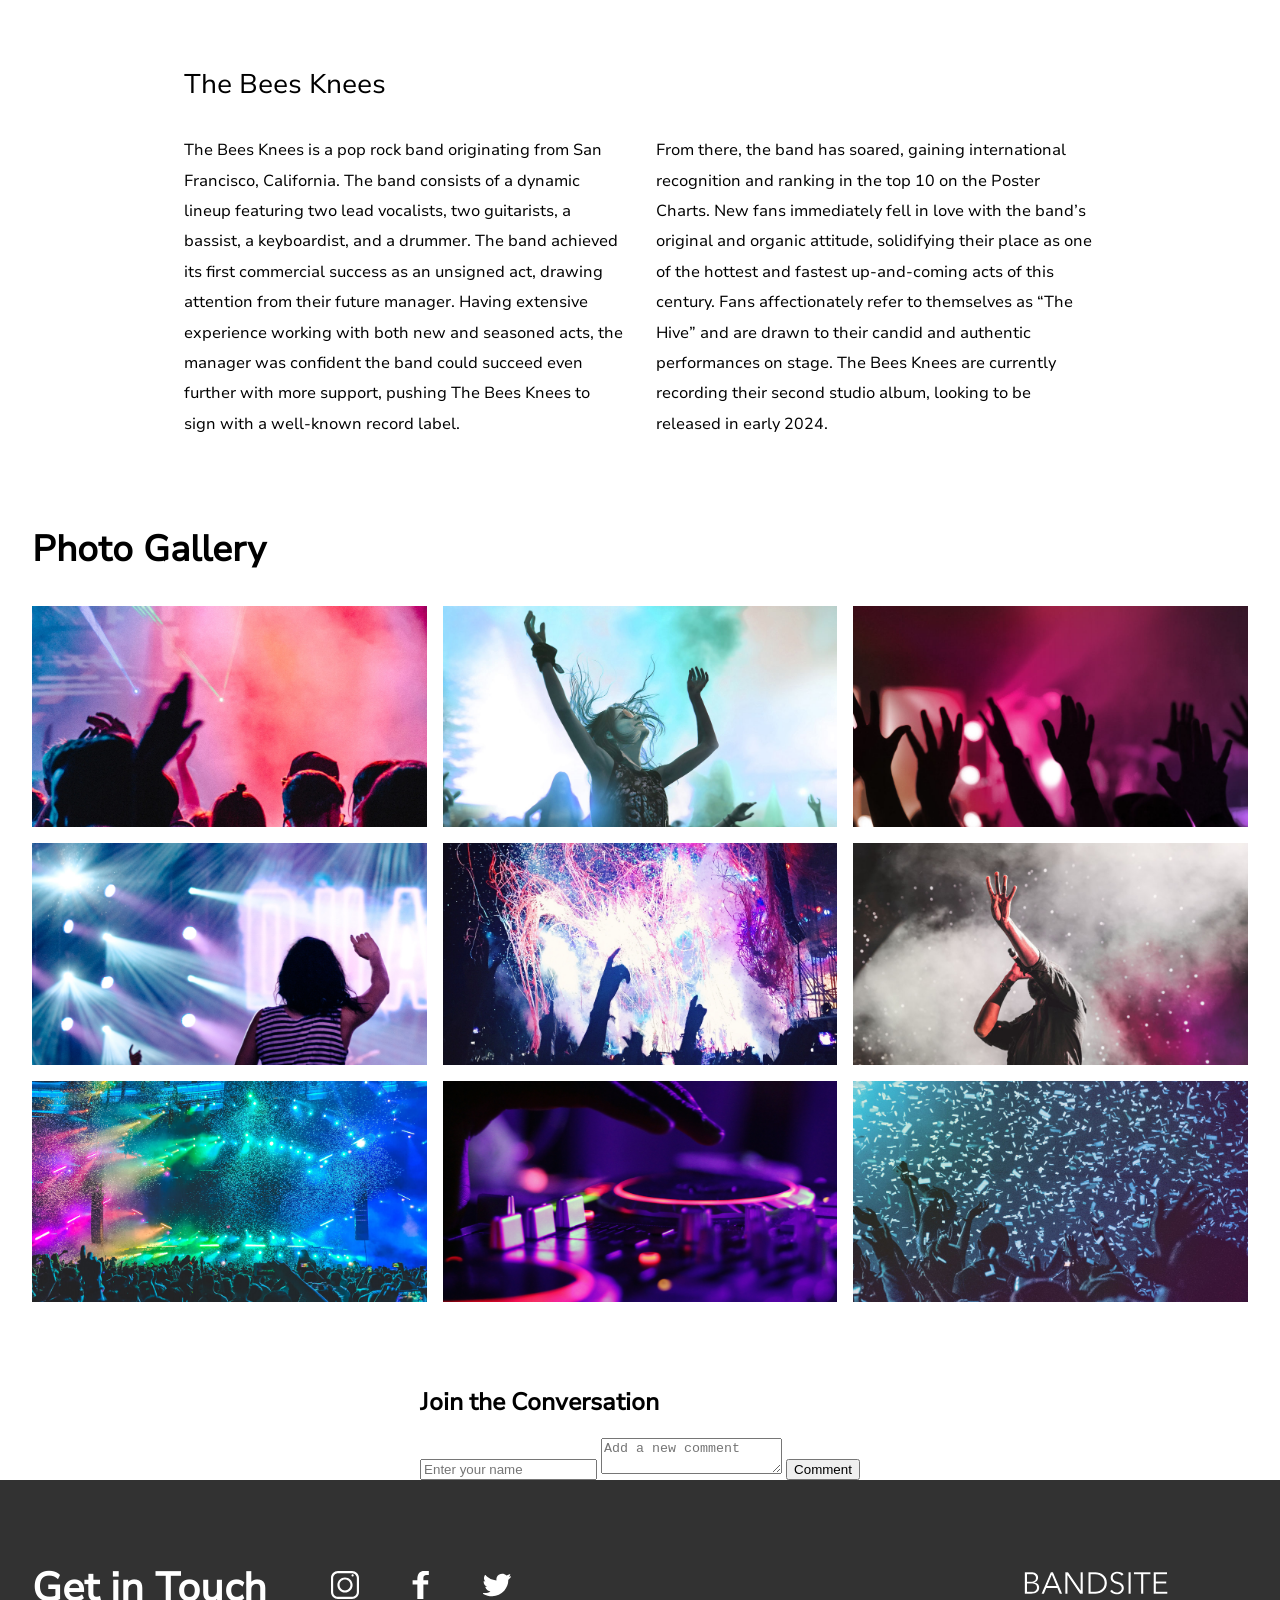
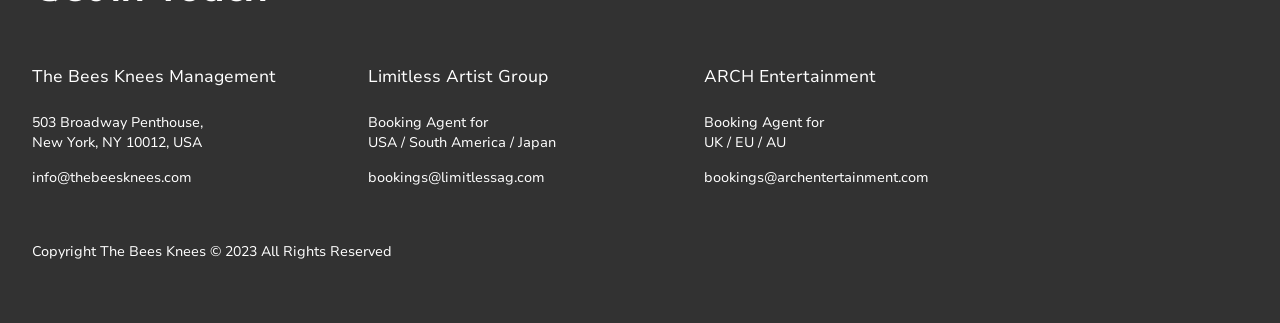
==== commit 7f304bf2: "created shows html, and started working on the comments section" ====
--- a/index.html
+++ b/index.html
@@ -93,6 +93,16 @@
                 <img src="./assets/images/Photo-gallery-9.jpg" alt="" class="main-photo-gallery-image">
             </section>
         </section>
+        <section class="comments-section">
+            <h2 class="comments-section-title">Join the Conversation</h2>
+            <div class="comments-section-form">
+                <form action="#" method="post">
+                    <input type="text" name="name" placeholder="Enter your name" required>
+                    <textarea name="comments" placeholder="Add a new comment" required></textarea>
+                    <input type="submit" value="Comment">
+                </form>
+            </div>
+        </section>
     </main>
 
     <footer class="footer">
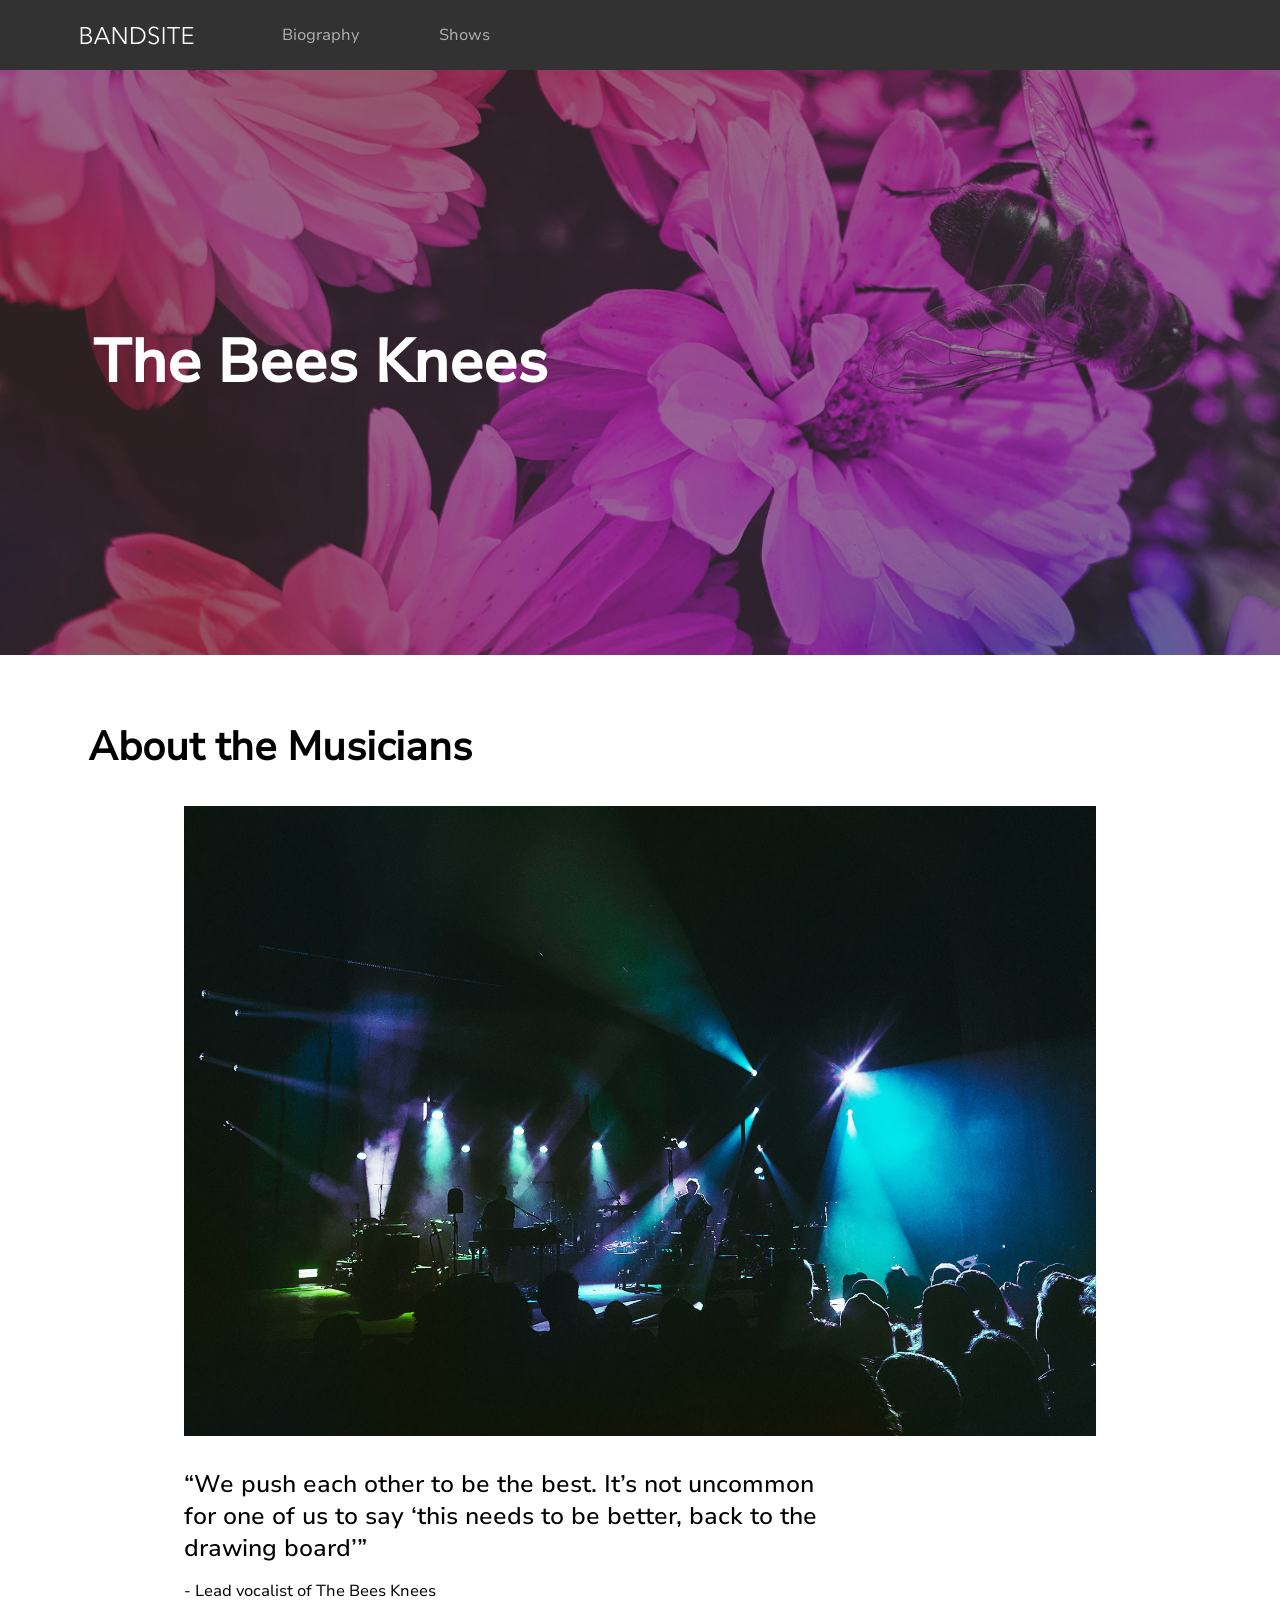
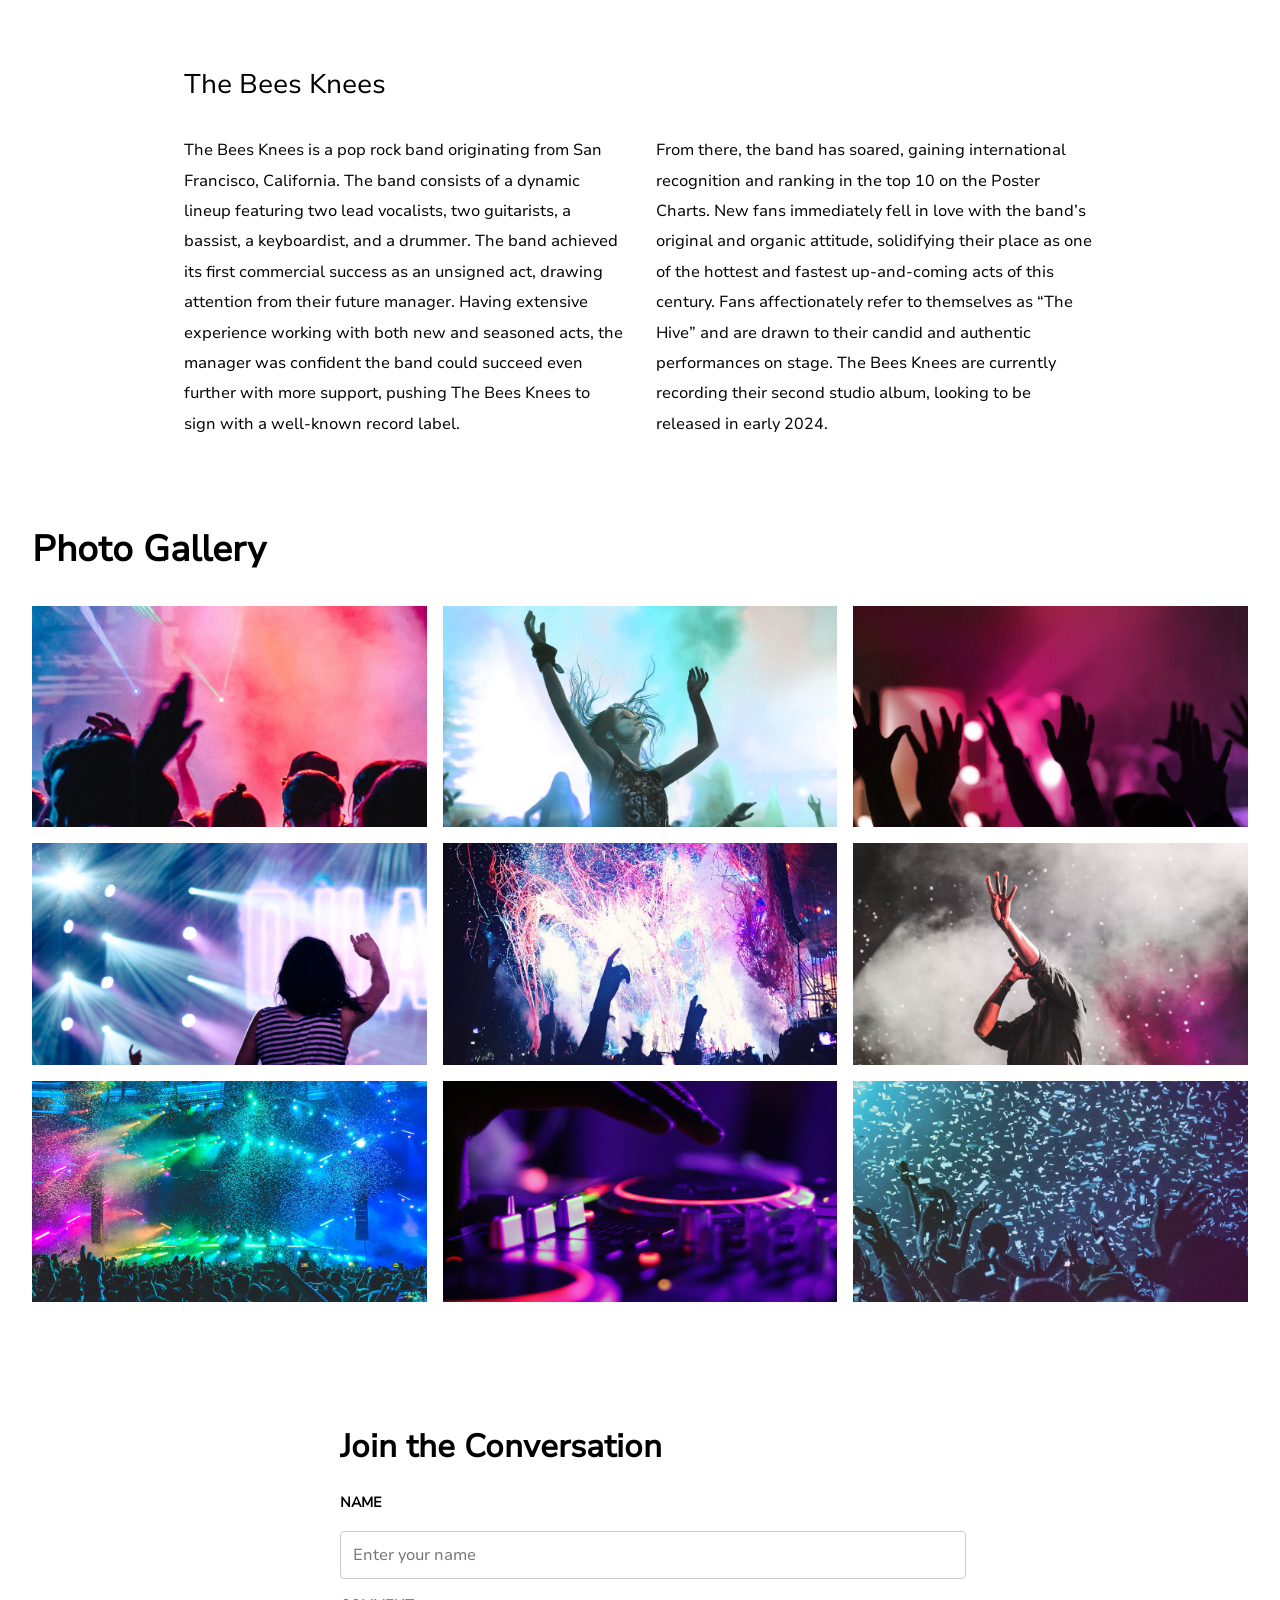
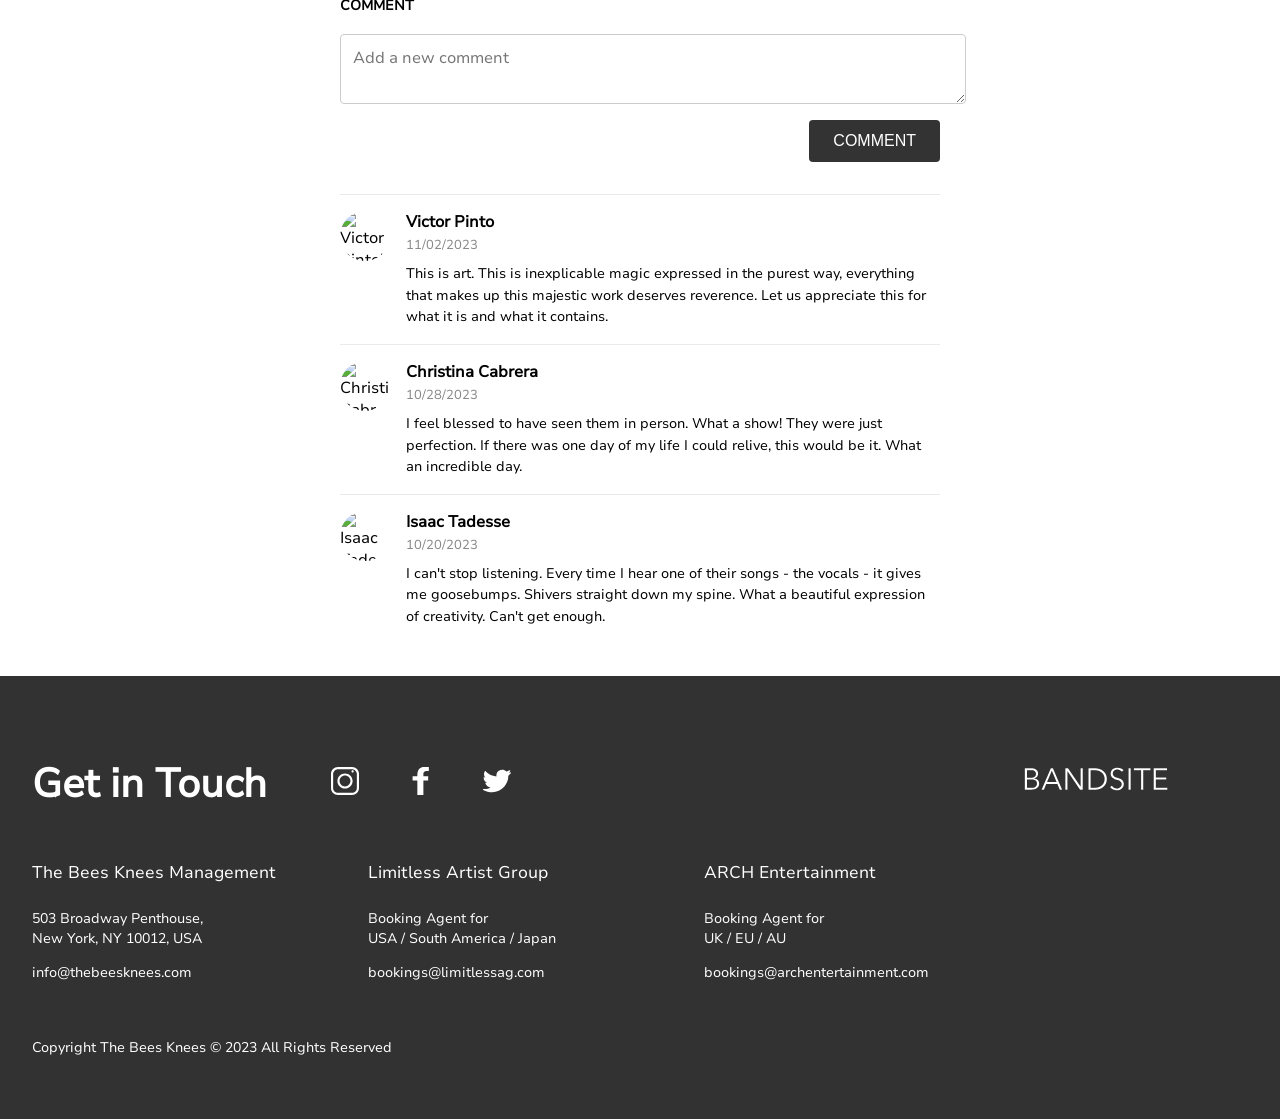
==== commit fbd60a9e: "added comments section to index, need to work on the avatar image, and align the header" ====
--- a/index.html
+++ b/index.html
@@ -6,8 +6,8 @@
     <meta name="viewport" content="width=device-width, initial-scale=1.0">
     <meta name="author" content="Emerson Guimaraes">
     <title>Band Site</title>
-    <link rel="stylesheet" href="styles/patials/global.css">
-    <link rel="stylesheet" href="styles/bio.css">
+    <link rel="stylesheet" href="./styles/patials/_global.scss">
+    <link rel="stylesheet" href="./styles/bio.css">
 </head>
 
 <body>
@@ -18,7 +18,7 @@
             </a>
             <div class="header-nav-links">
                 <li><a href="#">Biography</a></li>
-                <li><a href=" #">Shows</a></li>
+                <li><a href="./pages/shows.html">Shows</a></li>
             </div>
         </nav>
         <section>
@@ -93,15 +93,21 @@
                 <img src="./assets/images/Photo-gallery-9.jpg" alt="" class="main-photo-gallery-image">
             </section>
         </section>
-        <section class="comments-section">
-            <h2 class="comments-section-title">Join the Conversation</h2>
-            <div class="comments-section-form">
-                <form action="#" method="post">
-                    <input type="text" name="name" placeholder="Enter your name" required>
-                    <textarea name="comments" placeholder="Add a new comment" required></textarea>
-                    <input type="submit" value="Comment">
+        <section id="comments-section">
+            <div class="comments-section">
+                <h2>Join the Conversation</h2>
+                <form id="comment-form">
+                    <label for="name">NAME</label>
+                    <input type="text" id="name" name="name" placeholder="Enter your name" required />
+                    <label for="comment">COMMENT</label>
+                    <textarea id="comment" name="comment" placeholder="Add a new comment" required></textarea>
+                    <button type="submit">COMMENT</button>
                 </form>
+                <div id="comments-list">
+                    <script src="./scripts/index-page.js"></script>
+                </div>
             </div>
+
         </section>
     </main>
 
--- a/styles/bio.css
+++ b/styles/bio.css
@@ -161,6 +161,164 @@
   font-family: "NunitoSans-Bold", sans-serif;
 }
 
+footer {
+  background-color: #323232;
+  color: #ffffff;
+  padding: 3rem 2rem;
+  font-family: "NunitoSans-Regular", sans-serif;
+}
+footer .footer-container {
+  display: grid;
+  justify-content: space-between;
+  align-items: flex-start;
+  max-width: 85rem;
+  margin: 0 auto;
+}
+footer .footer-container .footer-get-in-touch {
+  min-width: 15rem;
+  display: flex;
+  align-items: center;
+  justify-content: left;
+}
+footer .footer-container .footer-get-in-touch h2 {
+  font-size: 2.5rem;
+}
+footer .footer-container .footer-get-in-touch .footer-social-icons {
+  margin-left: 4rem;
+  display: flex;
+  gap: 3rem;
+}
+footer .footer-container .footer-get-in-touch .footer-social-icons .footer-icon img {
+  width: 1.75rem;
+  height: 1.75rem;
+}
+footer .footer-container .footer-contact-info {
+  display: flex;
+  justify-content: space-between;
+  flex-wrap: wrap;
+  gap: 3rem;
+}
+footer .footer-container .footer-contact-info .footer-column {
+  width: 18rem;
+  font-size: 0.9rem;
+}
+footer .footer-container .footer-contact-info .footer-column h3 {
+  margin-bottom: 1.5rem;
+  font-family: "NunitoSans-Regular", sans-serif;
+  font-weight: 100;
+}
+footer .footer-container .footer-contact-info .footer-column p {
+  margin-bottom: 0.5rem;
+}
+footer .footer-container .footer-contact-info .footer-column p a {
+  text-decoration: none;
+  color: #ffffff;
+}
+footer .footer-container .footer-copyright {
+  text-align: left;
+  margin-top: 2rem;
+  font-size: 0.9rem;
+}
+footer .footer-brand-container {
+  position: relative;
+  display: flex;
+  justify-content: flex-end;
+  align-items: flex-start;
+}
+footer .footer-brand-container .footer-logo {
+  display: block;
+  position: relative;
+  margin-top: -19rem;
+  margin-right: 5rem;
+}
+footer .footer-brand-container .footer-logo .footer-logo-image {
+  width: 16vh;
+  height: auto;
+}
+@media screen and (max-width: 1024px) {
+  footer .footer-container .footer-get-in-touch {
+    width: 65%;
+  }
+  footer .footer-container .footer-get-in-touch .footer-social-icons {
+    gap: 2rem;
+  }
+  footer .footer-container .footer-contact-info {
+    width: 100%;
+  }
+  footer .footer-container .footer-contact-info .footer-column {
+    width: auto;
+  }
+  footer .footer-container .footer-contact-info .footer-column h3 {
+    font-size: 0.9rem;
+  }
+  footer .footer-container .footer-contact-info .footer-column p {
+    font-size: 0.9rem;
+  }
+  footer .footer-container .footer-contact-info .footer-column p a {
+    text-decoration: none;
+    color: #ffffff;
+  }
+  footer .footer-container .footer-copyright {
+    font-size: 0.9rem;
+  }
+  footer .footer-brand-container .footer-logo {
+    position: absolute;
+    margin-right: -1rem;
+  }
+  footer .footer-brand-container .footer-logo .footer-logo-image {
+    width: 11vh;
+  }
+}
+@media screen and (max-width: 768px) {
+  footer {
+    padding: 1rem;
+  }
+  footer .footer-container {
+    display: flex;
+    flex-direction: column;
+  }
+  footer .footer-container .footer-get-in-touch {
+    display: block;
+    width: 70%;
+  }
+  footer .footer-container .footer-get-in-touch h2 {
+    font-size: 2.25rem;
+    margin-bottom: 1rem;
+  }
+  footer .footer-container .footer-get-in-touch .footer-social-icons {
+    margin: 0;
+    margin-bottom: 1rem;
+  }
+  footer .footer-container .footer-contact-info {
+    gap: 1rem;
+    width: 100%;
+    margin-bottom: 3rem;
+  }
+  footer .footer-container .footer-contact-info .footer-column h3 {
+    font-size: 1rem;
+  }
+  footer .footer-container .footer-contact-info .footer-column p {
+    font-size: 1rem;
+  }
+  footer .footer-container .footer-contact-info .footer-column p a {
+    text-decoration: none;
+    color: #ffffff;
+  }
+  footer .footer-container .footer-copyright {
+    font-size: 0.8rem;
+  }
+  footer .footer-brand-container {
+    position: absolute;
+  }
+  footer .footer-brand-container .footer-logo {
+    margin-top: -4.5rem;
+    margin-right: -9rem;
+  }
+  footer .footer-brand-container .footer-logo .footer-logo-image {
+    width: 18vh;
+  }
+}
+
 .header-container-background {
   position: relative;
   width: 100%;
@@ -428,161 +586,76 @@
   width: 100%;
   height: auto;
 }
-
-footer {
-  background-color: #323232;
-  color: #ffffff;
-  padding: 3rem 2rem;
-  font-family: "NunitoSans-Regular", sans-serif;
-}
-footer .footer-container {
-  display: grid;
-  justify-content: space-between;
+main #comments-section .comments-section {
+  max-width: 600px;
+  margin: 0 auto;
+  padding: 2rem;
+}
+main #comments-section .comments-section h2 {
+  font-size: 2rem;
+  margin-bottom: 1.5rem;
+}
+main #comments-section form {
+  display: flex;
+  flex-direction: column;
+  gap: 1rem;
+  margin-bottom: 2rem;
+}
+main #comments-section form label {
+  font-size: 0.9rem;
+  font-weight: bold;
+  margin-bottom: 0.2rem;
+}
+main #comments-section form input,
+main #comments-section form textarea {
+  width: 100%;
+  padding: 0.75rem;
+  border: 1px solid #ccc;
+  border-radius: 4px;
+  font-size: 1rem;
+  font-family: inherit;
+}
+main #comments-section form button {
+  align-self: flex-end;
+  background-color: #333;
+  color: white;
+  padding: 0.75rem 1.5rem;
+  border: none;
+  border-radius: 4px;
+  font-size: 1rem;
+  cursor: pointer;
+}
+main #comments-section form button:hover {
+  background-color: #555;
+}
+main #comments-section #comments-list {
+  margin-top: 2rem;
+}
+main #comments-section .comment {
+  display: flex;
   align-items: flex-start;
-  max-width: 85rem;
-  margin: 0 auto;
-}
-footer .footer-container .footer-get-in-touch {
-  min-width: 15rem;
-  display: flex;
-  align-items: center;
-  justify-content: left;
-}
-footer .footer-container .footer-get-in-touch h2 {
-  font-size: 2.5rem;
-}
-footer .footer-container .footer-get-in-touch .footer-social-icons {
-  margin-left: 4rem;
-  display: flex;
-  gap: 3rem;
-}
-footer .footer-container .footer-get-in-touch .footer-social-icons .footer-icon img {
-  width: 1.75rem;
-  height: 1.75rem;
-}
-footer .footer-container .footer-contact-info {
-  display: flex;
-  justify-content: space-between;
-  flex-wrap: wrap;
-  gap: 3rem;
-}
-footer .footer-container .footer-contact-info .footer-column {
-  width: 18rem;
+  gap: 1rem;
+  padding: 1rem 0;
+  border-top: 1px solid #eaeaea;
+}
+main #comments-section .comment img {
+  width: 50px;
+  height: 50px;
+  border-radius: 50%;
+  -o-object-fit: cover;
+     object-fit: cover;
+}
+main #comments-section .comment h3 {
+  margin: 0;
+  font-size: 1rem;
+  font-weight: bold;
+}
+main #comments-section .comment small {
+  font-size: 0.8rem;
+  color: #888;
+}
+main #comments-section .comment p {
+  margin: 0.5rem 0 0 0;
   font-size: 0.9rem;
-}
-footer .footer-container .footer-contact-info .footer-column h3 {
-  margin-bottom: 1.5rem;
-  font-family: "NunitoSans-Regular", sans-serif;
-  font-weight: 100;
-}
-footer .footer-container .footer-contact-info .footer-column p {
-  margin-bottom: 0.5rem;
-}
-footer .footer-container .footer-contact-info .footer-column p a {
-  text-decoration: none;
-  color: #ffffff;
-}
-footer .footer-container .footer-copyright {
-  text-align: left;
-  margin-top: 2rem;
-  font-size: 0.9rem;
-}
-footer .footer-brand-container {
-  position: relative;
-  display: flex;
-  justify-content: flex-end;
-  align-items: flex-start;
-}
-footer .footer-brand-container .footer-logo {
-  display: block;
-  position: relative;
-  margin-top: -19rem;
-  margin-right: 5rem;
-}
-footer .footer-brand-container .footer-logo .footer-logo-image {
-  width: 16vh;
-  height: auto;
-}
-@media screen and (max-width: 1024px) {
-  footer .footer-container .footer-get-in-touch {
-    width: 65%;
-  }
-  footer .footer-container .footer-get-in-touch .footer-social-icons {
-    gap: 2rem;
-  }
-  footer .footer-container .footer-contact-info {
-    width: 100%;
-  }
-  footer .footer-container .footer-contact-info .footer-column {
-    width: auto;
-  }
-  footer .footer-container .footer-contact-info .footer-column h3 {
-    font-size: 0.9rem;
-  }
-  footer .footer-container .footer-contact-info .footer-column p {
-    font-size: 0.9rem;
-  }
-  footer .footer-container .footer-contact-info .footer-column p a {
-    text-decoration: none;
-    color: #ffffff;
-  }
-  footer .footer-container .footer-copyright {
-    font-size: 0.9rem;
-  }
-  footer .footer-brand-container .footer-logo {
-    position: absolute;
-    margin-right: -1rem;
-  }
-  footer .footer-brand-container .footer-logo .footer-logo-image {
-    width: 11vh;
-  }
-}
-@media screen and (max-width: 768px) {
-  footer {
-    padding: 1rem;
-  }
-  footer .footer-container {
-    display: flex;
-    flex-direction: column;
-  }
-  footer .footer-container .footer-get-in-touch {
-    display: block;
-    width: 70%;
-  }
-  footer .footer-container .footer-get-in-touch h2 {
-    font-size: 2.25rem;
-    margin-bottom: 1rem;
-  }
-  footer .footer-container .footer-get-in-touch .footer-social-icons {
-    margin: 0;
-    margin-bottom: 1rem;
-  }
-  footer .footer-container .footer-contact-info {
-    gap: 1rem;
-    width: 100%;
-    margin-bottom: 3rem;
-  }
-  footer .footer-container .footer-contact-info .footer-column h3 {
-    font-size: 1rem;
-  }
-  footer .footer-container .footer-contact-info .footer-column p {
-    font-size: 1rem;
-  }
-  footer .footer-container .footer-contact-info .footer-column p a {
-    text-decoration: none;
-    color: #ffffff;
-  }
-  footer .footer-container .footer-copyright {
-    font-size: 0.8rem;
-  }
-  footer .footer-brand-container {
-    position: absolute;
-  }
-  footer .footer-brand-container .footer-logo {
-    margin-top: -4.5rem;
-    margin-right: -9rem;
-  }
-  footer .footer-brand-container .footer-logo .footer-logo-image {
-    width: 18vh;
-  }
+  line-height: 1.5;
 }/*# sourceMappingURL=bio.css.map */
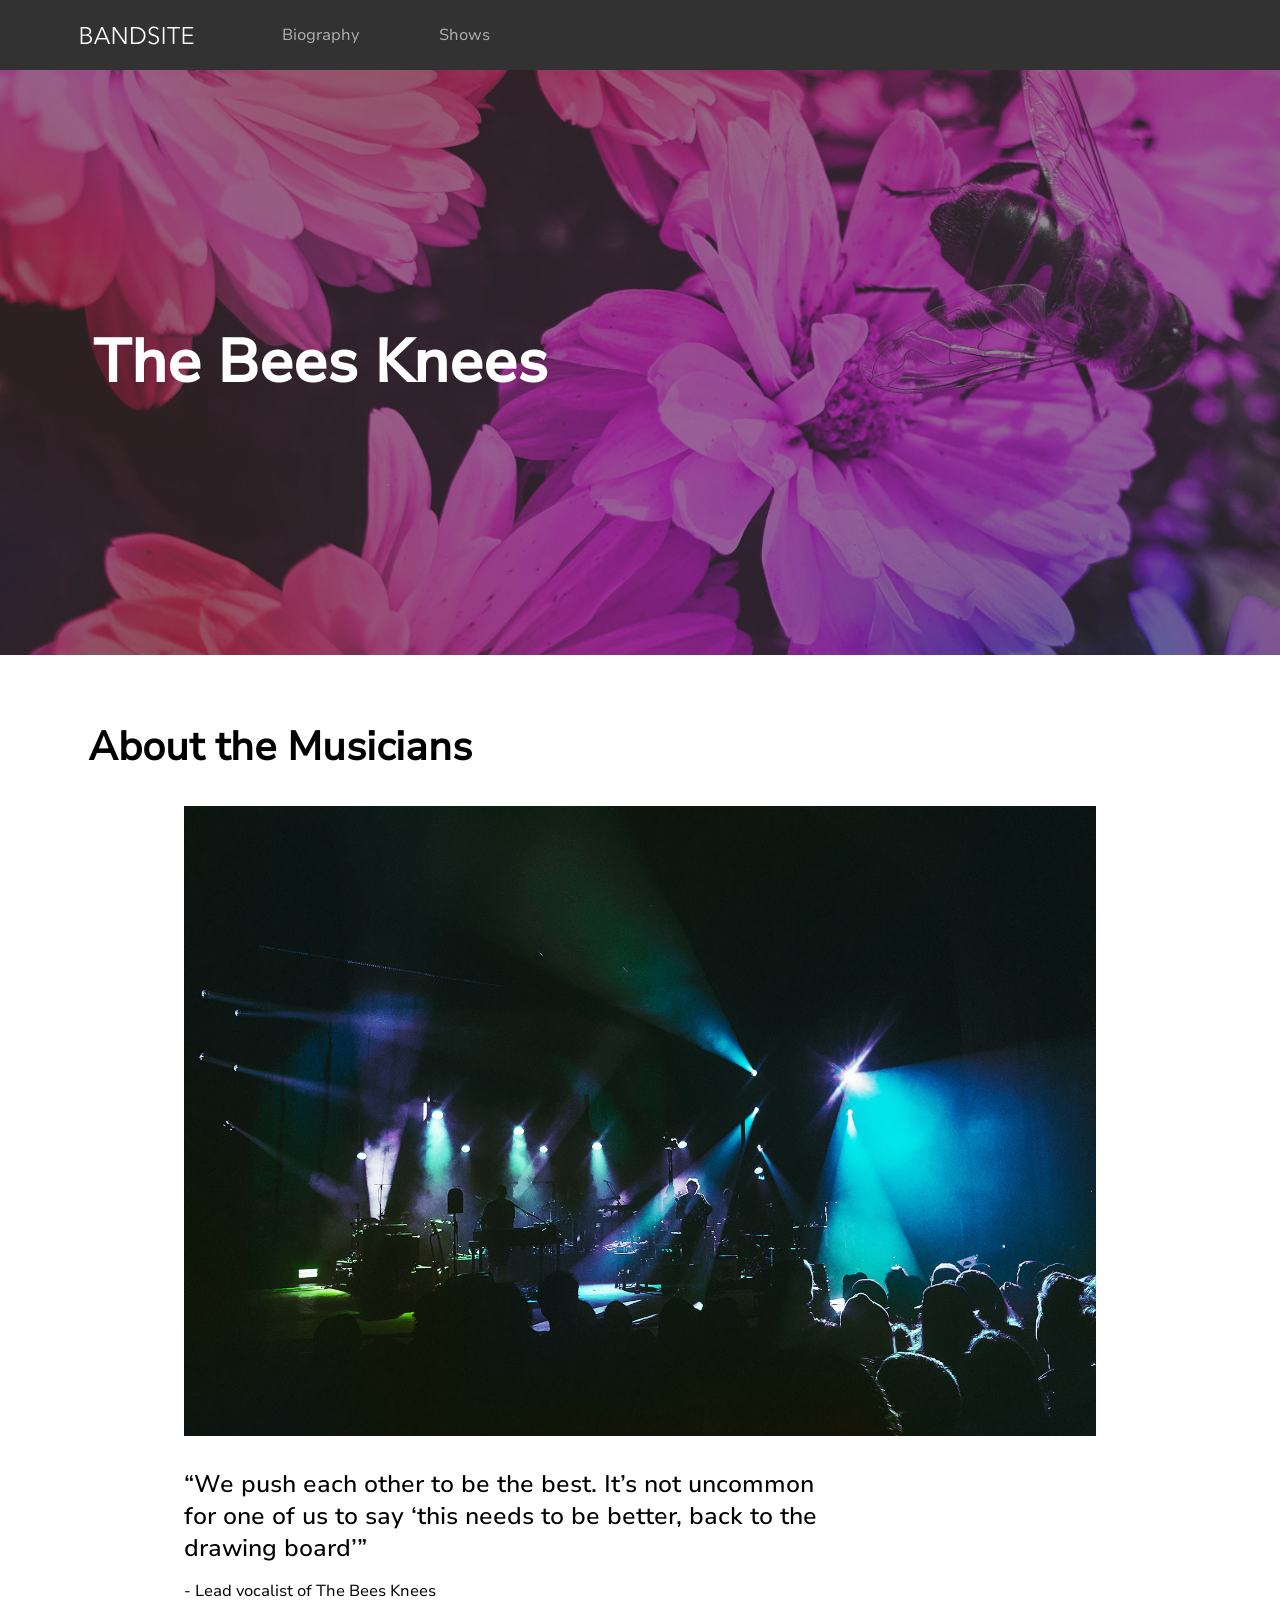
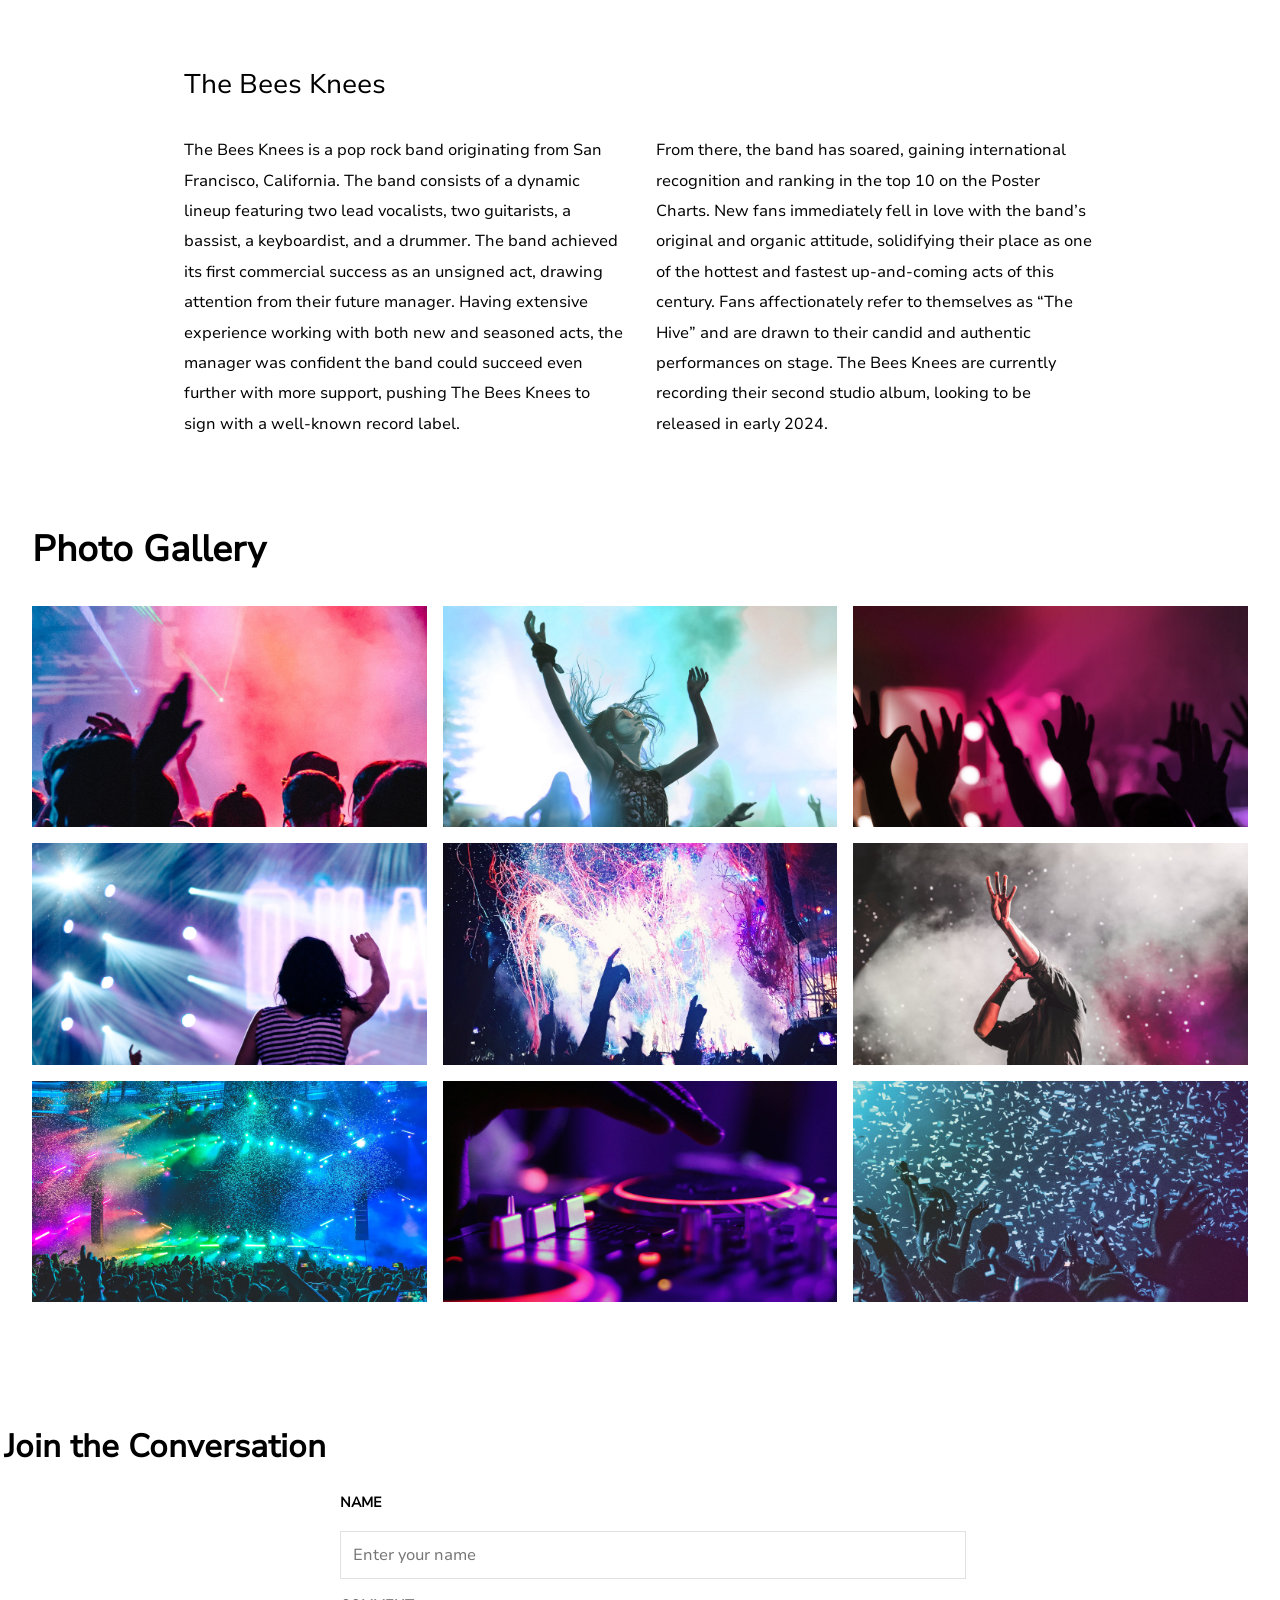
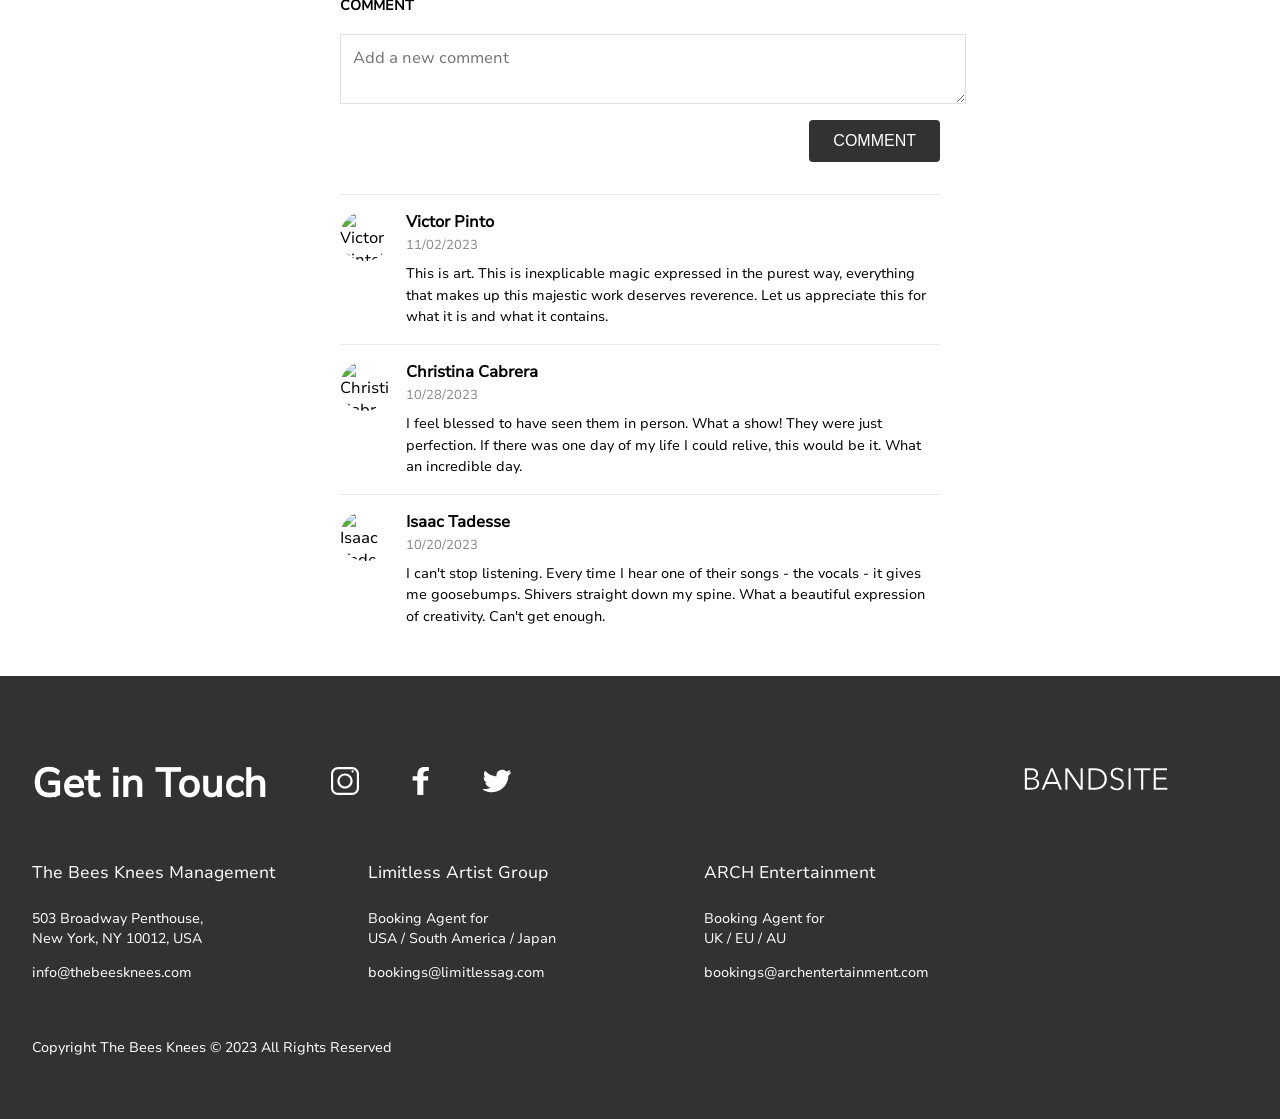
==== commit 5ad3e0d1: "index.html is ready just need to add the avatar image -maybe- I am tired" ====
--- a/index.html
+++ b/index.html
@@ -94,7 +94,7 @@
             </section>
         </section>
         <section id="comments-section">
-            <div class="comments-section">
+            <div class="comments-section-container">
                 <h2>Join the Conversation</h2>
                 <form id="comment-form">
                     <label for="name">NAME</label>
@@ -103,7 +103,7 @@
                     <textarea id="comment" name="comment" placeholder="Add a new comment" required></textarea>
                     <button type="submit">COMMENT</button>
                 </form>
-                <div id="comments-list">
+                <div id="comments-default-list">
                     <script src="./scripts/index-page.js"></script>
                 </div>
             </div>
--- a/styles/bio.css
+++ b/styles/bio.css
@@ -586,14 +586,25 @@
   width: 100%;
   height: auto;
 }
-main #comments-section .comments-section {
+main #comments-section .comments-section-container {
   max-width: 600px;
   margin: 0 auto;
   padding: 2rem;
 }
-main #comments-section .comments-section h2 {
+main #comments-section .comments-section-container h2 {
   font-size: 2rem;
   margin-bottom: 1.5rem;
+  margin-left: -21rem;
+}
+@media screen and (max-width: 1024px) {
+  main #comments-section .comments-section-container h2 {
+    margin-left: 0rem;
+  }
+}
+@media screen and (max-width: 768px) {
+  main #comments-section .comments-section-container h2 {
+    margin-left: 0rem;
+  }
 }
 main #comments-section form {
   display: flex;
@@ -610,15 +621,15 @@
 main #comments-section form textarea {
   width: 100%;
   padding: 0.75rem;
-  border: 1px solid #ccc;
-  border-radius: 4px;
+  border: 0.063rem solid #e1e1e1;
+  border-radius: 0.25;
   font-size: 1rem;
   font-family: inherit;
 }
 main #comments-section form button {
   align-self: flex-end;
-  background-color: #333;
-  color: white;
+  background-color: #323232;
+  color: #ffffff;
   padding: 0.75rem 1.5rem;
   border: none;
   border-radius: 4px;
@@ -628,7 +639,7 @@
 main #comments-section form button:hover {
   background-color: #555;
 }
-main #comments-section #comments-list {
+main #comments-section #comments-default-list {
   margin-top: 2rem;
 }
 main #comments-section .comment {
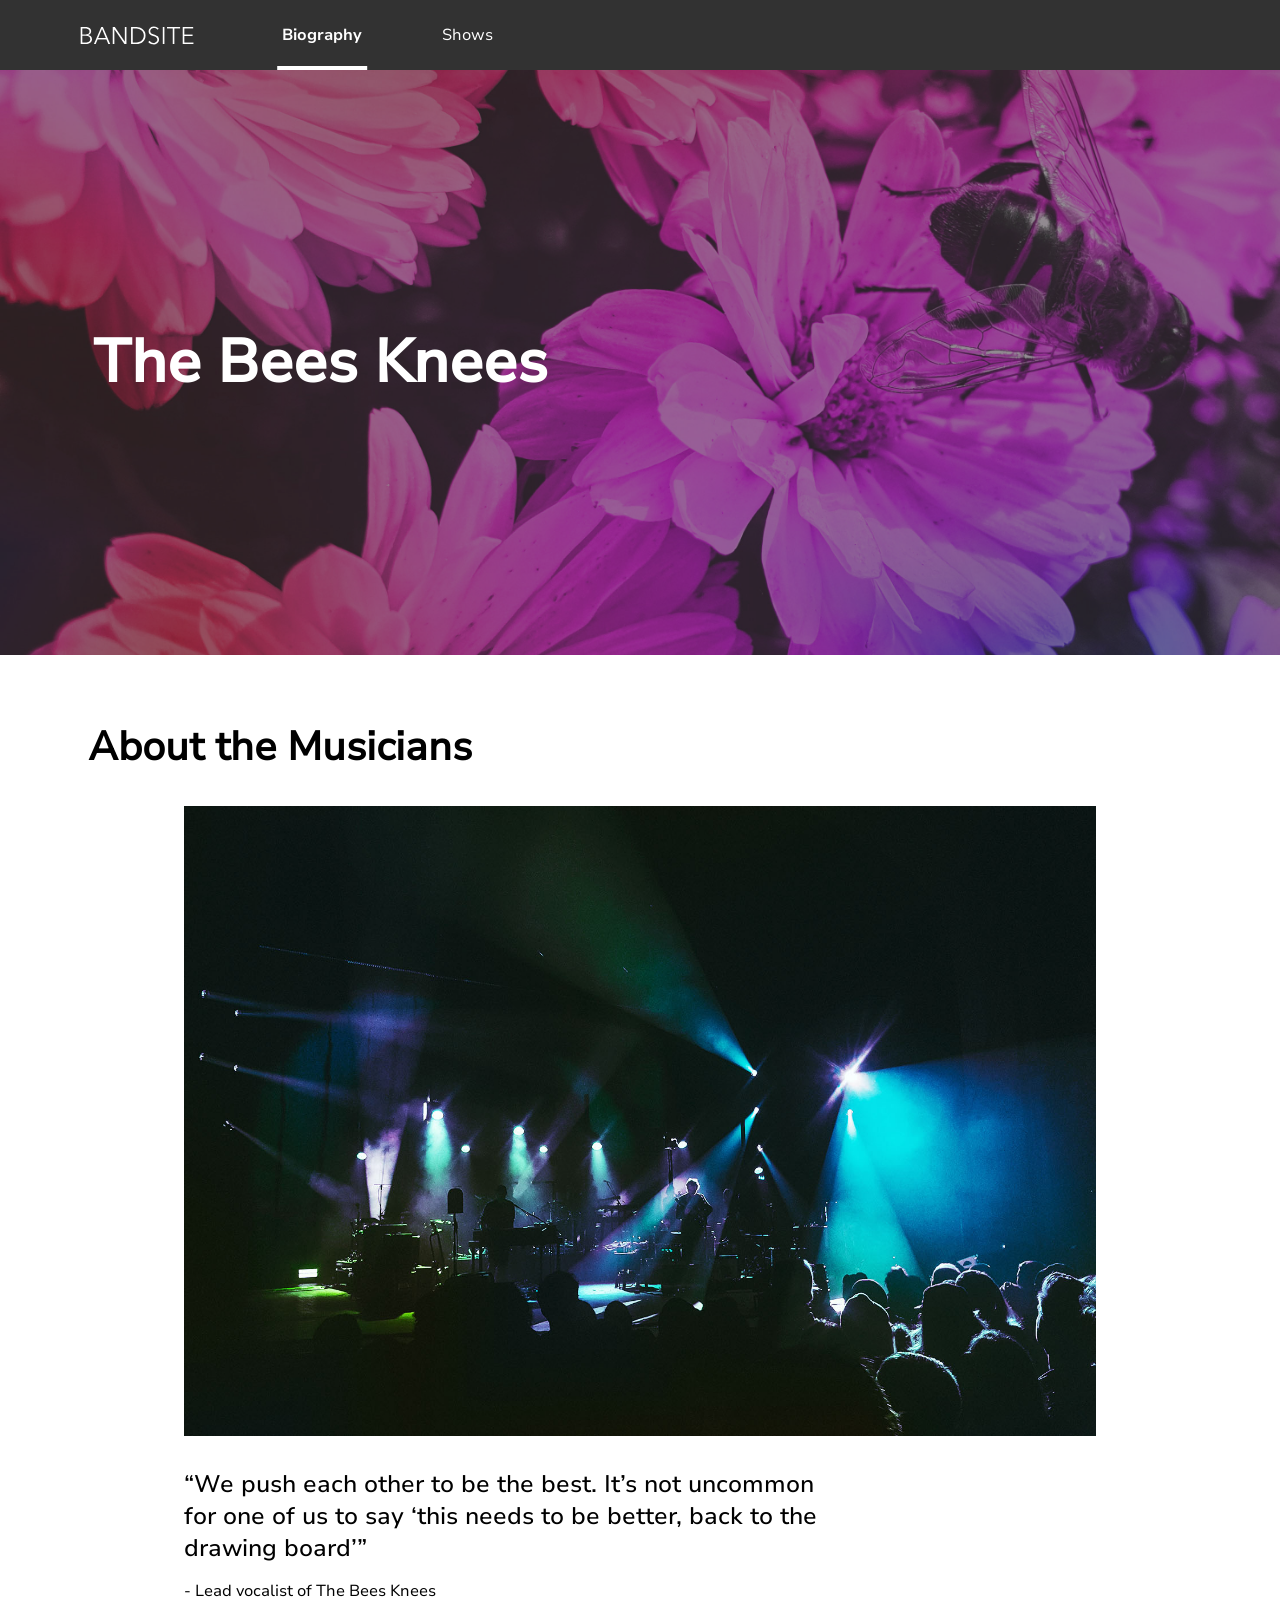
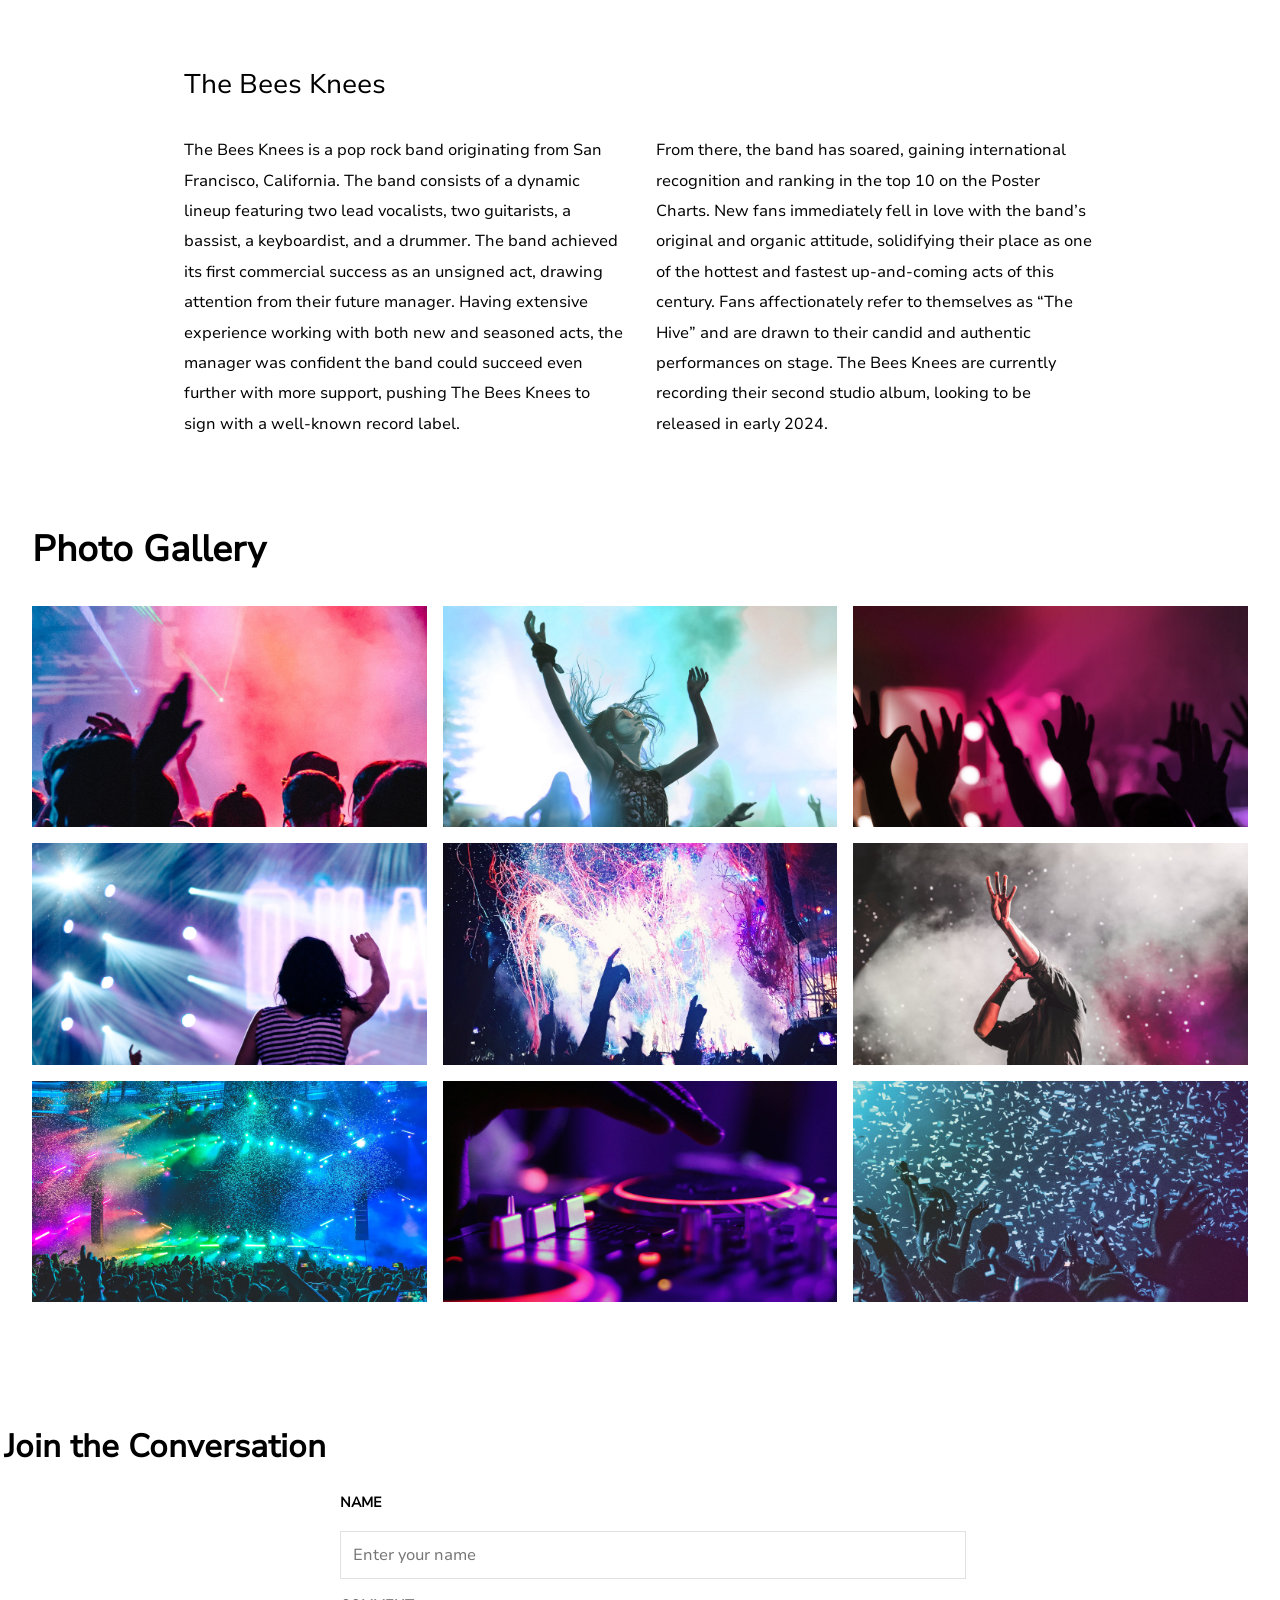
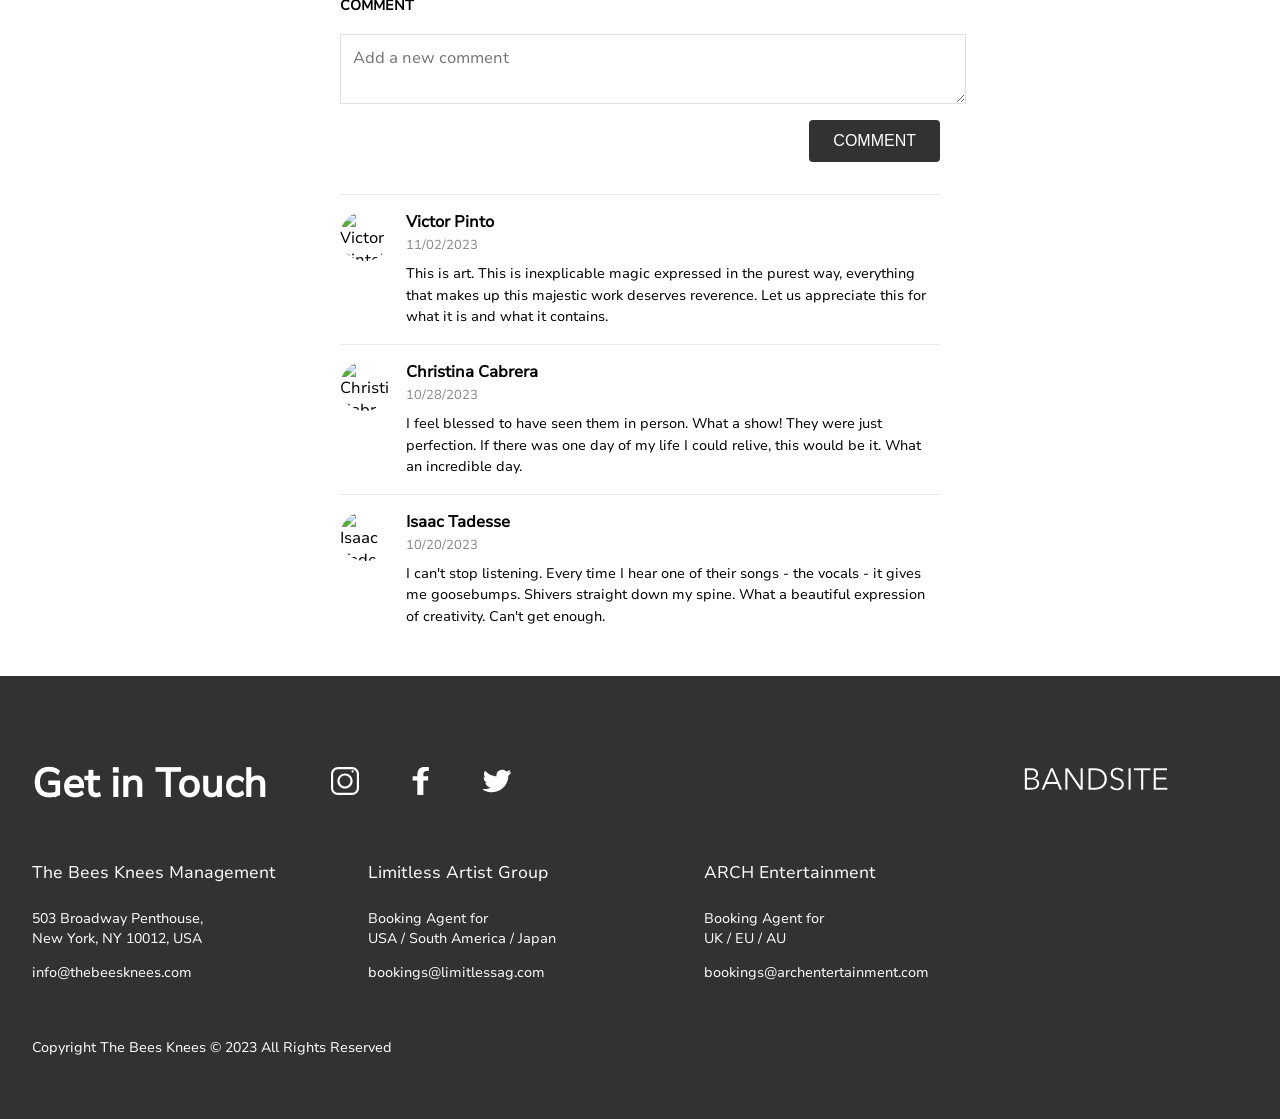
==== commit 1815c1b5: "fixed the shows page for phone size" ====
--- a/index.html
+++ b/index.html
@@ -17,7 +17,7 @@
                 <img src="./assets/logos/Logo-bandsite.svg" alt="Band Site Logo" class="header-logo-image">
             </a>
             <div class="header-nav-links">
-                <li><a href="#">Biography</a></li>
+                <li class="active"><a href="#">Biography</a></li>
                 <li><a href="./pages/shows.html">Shows</a></li>
             </div>
         </nav>
--- a/styles/bio.css
+++ b/styles/bio.css
@@ -111,10 +111,6 @@
     font-size: 1.25rem;
   }
 }
-.header-nav-links a {
-  text-decoration: none;
-  color: #afafaf;
-}
 .header-nav-links li {
   display: inline-block;
   text-align: center;
@@ -157,8 +153,14 @@
   }
 }
 .header-nav-links li:hover, .header-nav-links li.active {
+  font-family: "NunitoSans-Bold", sans-serif;
+}
+.header-nav-links li:not(.active) {
+  font-family: "NunitoSans-Regular", sans-serif;
+}
+.header-nav-links li a {
   color: #ffffff;
-  font-family: "NunitoSans-Bold", sans-serif;
+  text-decoration: none;
 }
 
 footer {
@@ -235,7 +237,7 @@
   width: 16vh;
   height: auto;
 }
-@media screen and (max-width: 1024px) {
+@media screen and (max-width: 1279px) {
   footer .footer-container .footer-get-in-touch {
     width: 65%;
   }
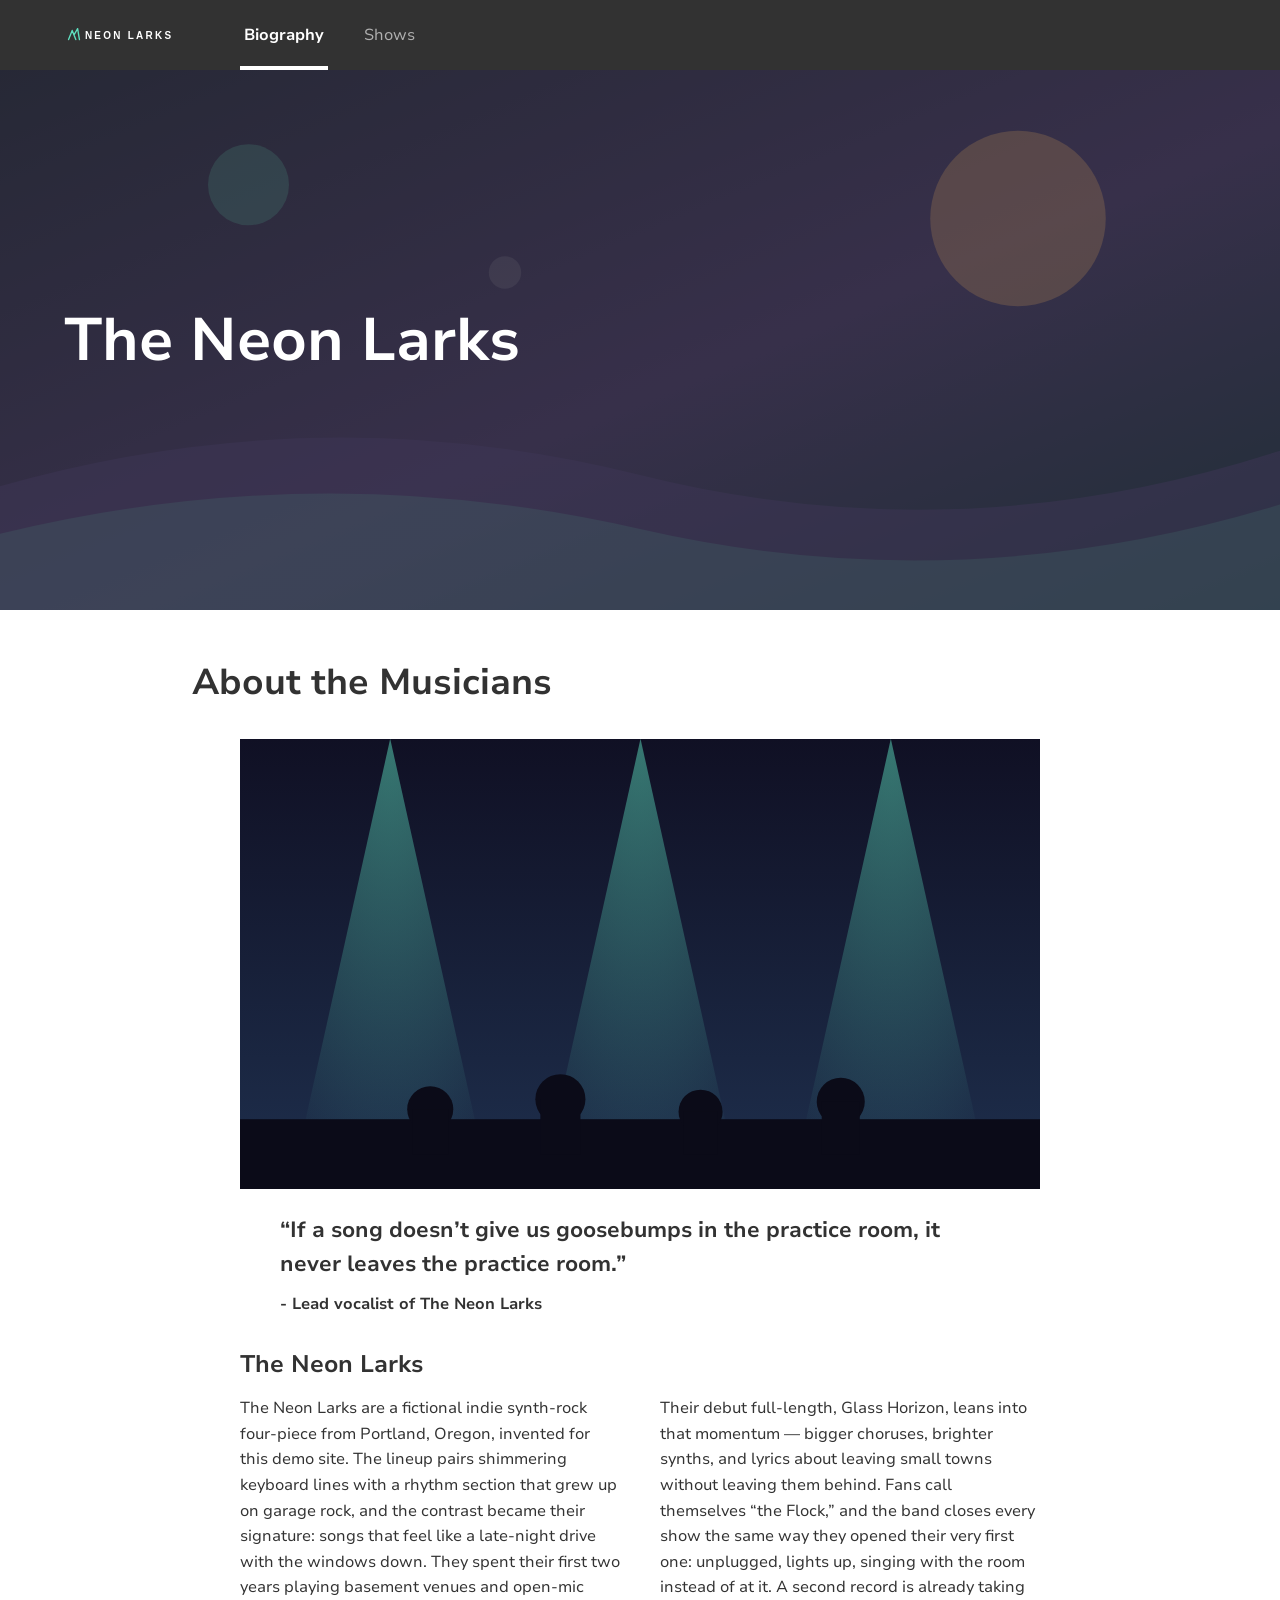
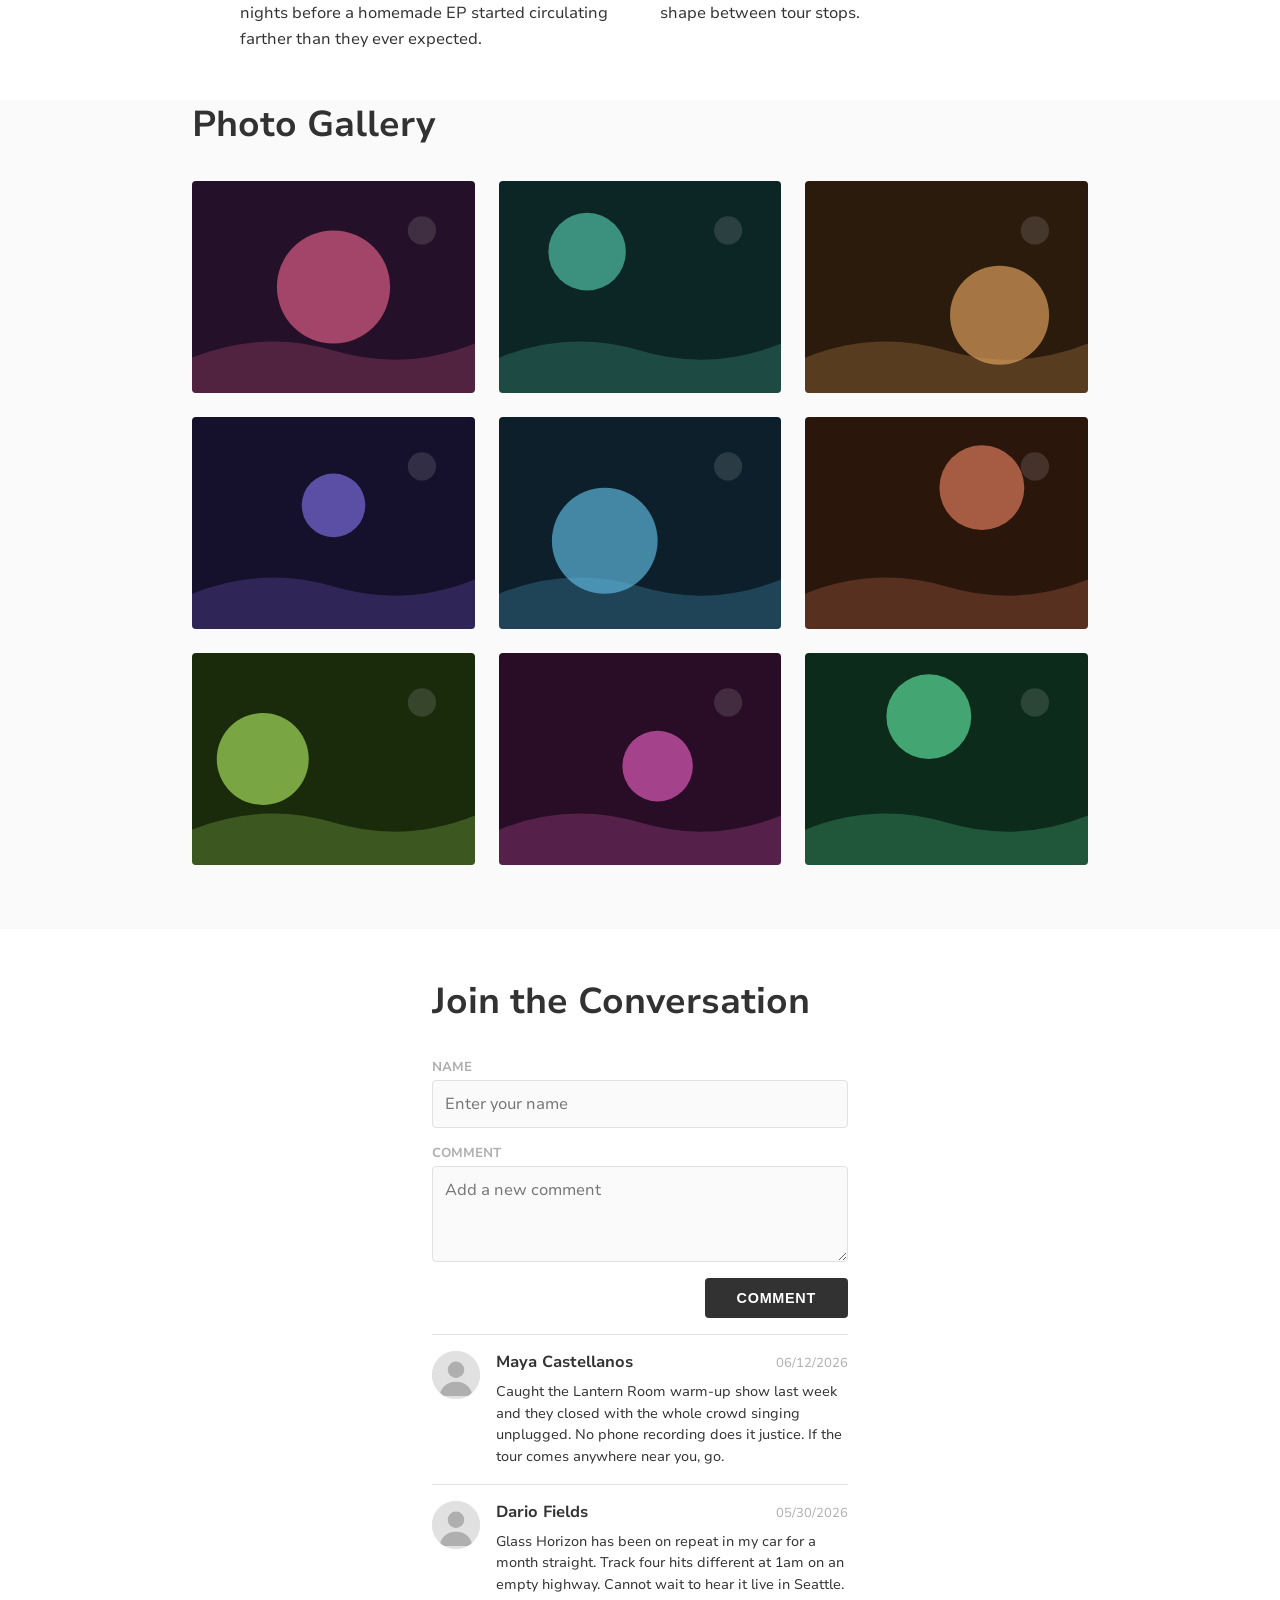
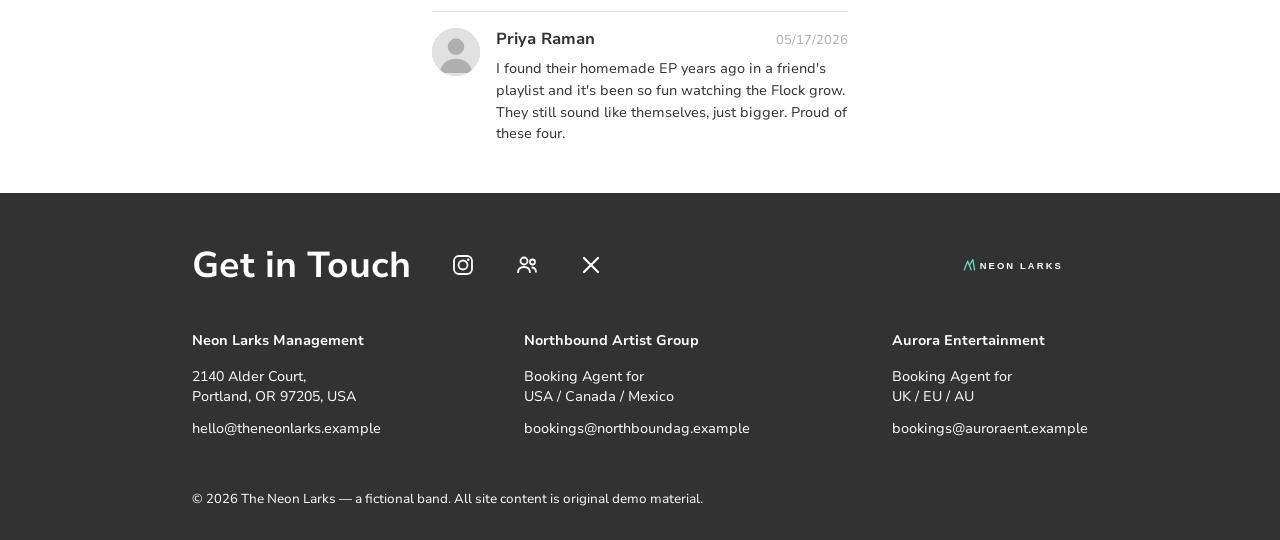
==== commit f5c42de9: "The Neon Larks — responsive demo band site Two-page site (biography + shows) for a fictional band, b" ====
--- a/index.html
+++ b/index.html
@@ -5,159 +5,148 @@
     <meta charset="UTF-8">
     <meta name="viewport" content="width=device-width, initial-scale=1.0">
     <meta name="author" content="Emerson Guimaraes">
-    <title>Band Site</title>
-    <link rel="stylesheet" href="./styles/patials/_global.scss">
+    <meta name="description" content="The Neon Larks — a fictional demo band site. Biography, gallery, and fan conversation.">
+    <title>The Neon Larks | Biography</title>
+    <link rel="icon" href="./assets/logos/logo-neonlarks.svg" type="image/svg+xml">
+    <link rel="stylesheet" href="./styles/global.css">
     <link rel="stylesheet" href="./styles/bio.css">
 </head>
 
 <body>
     <header>
         <nav class="header-nav">
-            <a href="#" class="header-logo">
-                <img src="./assets/logos/Logo-bandsite.svg" alt="Band Site Logo" class="header-logo-image">
+            <a href="./index.html" class="header-logo">
+                <img src="./assets/logos/logo-neonlarks.svg" alt="Neon Larks logo" class="header-logo-image">
             </a>
-            <div class="header-nav-links">
-                <li class="active"><a href="#">Biography</a></li>
+            <ul class="header-nav-links">
+                <li class="active"><a href="./index.html">Biography</a></li>
                 <li><a href="./pages/shows.html">Shows</a></li>
+            </ul>
+        </nav>
+        <section class="hero">
+            <img src="./assets/images/hero-bio.svg" alt="Abstract night-sky artwork" class="hero-bg">
+            <h1 class="hero-title">The Neon Larks</h1>
+        </section>
+    </header>
+
+    <main>
+        <section id="musicians" class="container">
+            <h2 class="section-title">About the Musicians</h2>
+            <div class="musicians-content">
+                <img src="./assets/images/band.svg" alt="Abstract stage artwork with light beams" class="band-show-image">
+                <blockquote class="band-quote">
+                    <p class="band-quote-text">
+                        “If a song doesn’t give us goosebumps in the practice room,
+                        it never leaves the practice room.”
+                    </p>
+                    <footer class="band-quote-author">
+                        - Lead vocalist of The Neon Larks
+                    </footer>
+                </blockquote>
+                <article class="band-bio">
+                    <h3>The Neon Larks</h3>
+                    <div class="band-bio-text">
+                        <p>
+                            The Neon Larks are a fictional indie synth-rock four-piece
+                            from Portland, Oregon, invented for this demo site. The
+                            lineup pairs shimmering keyboard lines with a rhythm section
+                            that grew up on garage rock, and the contrast became their
+                            signature: songs that feel like a late-night drive with the
+                            windows down. They spent their first two years playing
+                            basement venues and open-mic nights before a homemade EP
+                            started circulating farther than they ever expected.
+                        </p>
+                        <p>
+                            Their debut full-length, Glass Horizon, leans into that
+                            momentum — bigger choruses, brighter synths, and lyrics
+                            about leaving small towns without leaving them behind.
+                            Fans call themselves “the Flock,” and the band closes every
+                            show the same way they opened their very first one: unplugged,
+                            lights up, singing with the room instead of at it. A second
+                            record is already taking shape between tour stops.
+                        </p>
+                    </div>
+                </article>
             </div>
-        </nav>
-        <section>
-            <div class="header-container-background">
-                <div class="header-container-image-container">
-                    <img src="./assets/images/hero-bio.jpg" alt="Flowers Background" class="header-container-image">
-                </div>
-                <div class="header-container-text">
-                    <h1 class="header-container-text-h1">The Bees Knees</h1>
+        </section>
+
+        <section class="photo-gallery">
+            <div class="container">
+                <h2 class="section-title">Photo Gallery</h2>
+                <div class="gallery-grid">
+                    <img src="./assets/images/gallery-1.svg" alt="Abstract placeholder artwork 1">
+                    <img src="./assets/images/gallery-2.svg" alt="Abstract placeholder artwork 2">
+                    <img src="./assets/images/gallery-3.svg" alt="Abstract placeholder artwork 3">
+                    <img src="./assets/images/gallery-4.svg" alt="Abstract placeholder artwork 4">
+                    <img src="./assets/images/gallery-5.svg" alt="Abstract placeholder artwork 5">
+                    <img src="./assets/images/gallery-6.svg" alt="Abstract placeholder artwork 6">
+                    <img src="./assets/images/gallery-7.svg" alt="Abstract placeholder artwork 7">
+                    <img src="./assets/images/gallery-8.svg" alt="Abstract placeholder artwork 8">
+                    <img src="./assets/images/gallery-9.svg" alt="Abstract placeholder artwork 9">
                 </div>
             </div>
         </section>
 
-    </header>
-
-    <main>
-        <section id="musicians">
-            <div class="main-musicians-container">
-                <h2 class="main-h2-title-text">About the Musicians</h2>
-                <div class="main-band-show-container">
-                    <img src="./assets/images/band.jpg" alt="Band Show" class="main-band-show-image">
-                </div>
-                <div class="main-band-show-quote">
-                    <p class="main-band-show-quote-text">
-                        “We push each other to be the best. It’s not uncommon for one of
-                        us to say ‘this needs to be better, back to the drawing board’”
-                    </p>
-                    <div class="main-band-show-quote-author">
-                        - Lead vocalist of The Bees Knees
-                    </div>
-                </div>
-            </div>
-            <article class="main-band-container-bio">
-                <h3>The Bees Knees</h3>
-                <div class="main-band-container-bio-text">
-                    <p>
-                        The Bees Knees is a pop rock band originating from San Francisco,
-                        California. The band consists of a dynamic lineup featuring two
-                        lead vocalists, two guitarists, a bassist, a keyboardist, and a
-                        drummer. The band achieved its first commercial success as an
-                        unsigned act, drawing attention from their future manager. Having
-                        extensive experience working with both new and seasoned acts, the
-                        manager was confident the band could succeed even further with more
-                        support, pushing The Bees Knees to sign with a well-known record
-                        label.
-                    </p>
-                    <p>
-                        From there, the band has soared, gaining international recognition
-                        and ranking in the top 10 on the Poster Charts. New fans
-                        immediately fell in love with the band’s original and organic
-                        attitude, solidifying their place as one of the hottest and fastest
-                        up-and-coming acts of this century. Fans affectionately refer to
-                        themselves as “The Hive” and are drawn to their candid and
-                        authentic performances on stage. The Bees Knees are currently
-                        recording their second studio album, looking to be released in
-                        early 2024.
-                    </p>
-                </div>
-            </article>
-        </section>
-        <section class="main-photo-gallery-container">
-            <h2 class="main-h2-title-text">Photo Gallery</h2>
-            <section id="photolibrary">
-                <img src="./assets/images/Photo-gallery-1.jpg" alt="" class="main-photo-gallery-image">
-                <img src="./assets/images/Photo-gallery-2.jpg" alt="" class="main-photo-gallery-image">
-                <img src="./assets/images/Photo-gallery-3.jpg" alt="" class="main-photo-gallery-image">
-                <img src="./assets/images/Photo-gallery-4.jpg" alt="" class="main-photo-gallery-image">
-                <img src="./assets/images/Photo-gallery-5.jpg" alt="" class="main-photo-gallery-image">
-                <img src="./assets/images/Photo-gallery-6.jpg" alt="" class="main-photo-gallery-image">
-                <img src="./assets/images/Photo-gallery-7.jpg" alt="" class="main-photo-gallery-image">
-                <img src="./assets/images/Photo-gallery-8.jpg" alt="" class="main-photo-gallery-image">
-                <img src="./assets/images/Photo-gallery-9.jpg" alt="" class="main-photo-gallery-image">
-            </section>
-        </section>
         <section id="comments-section">
             <div class="comments-section-container">
-                <h2>Join the Conversation</h2>
+                <h2 class="section-title">Join the Conversation</h2>
                 <form id="comment-form">
                     <label for="name">NAME</label>
-                    <input type="text" id="name" name="name" placeholder="Enter your name" required />
+                    <input type="text" id="name" name="name" placeholder="Enter your name" required>
                     <label for="comment">COMMENT</label>
                     <textarea id="comment" name="comment" placeholder="Add a new comment" required></textarea>
                     <button type="submit">COMMENT</button>
                 </form>
-                <div id="comments-default-list">
-                    <script src="./scripts/index-page.js"></script>
-                </div>
+                <div id="comments-default-list"></div>
             </div>
-
         </section>
     </main>
 
     <footer class="footer">
-        <div class="footer-container">
-            <div class="footer-get-in-touch">
+        <div class="container">
+            <div class="footer-top">
                 <h2>Get in Touch</h2>
                 <div class="footer-social-icons">
-                    <a href="https://www.instagram.com/" class="footer-icon">
-                        <img src="./assets/icons/SVG/Icon-instagram.svg" alt="Instagram Icon">
+                    <a href="https://www.instagram.com/" class="footer-icon" aria-label="Instagram">
+                        <img src="./assets/icons/icon-camera.svg" alt="Instagram">
                     </a>
-                    <a href="https://www.Facebook.com/" class="footer-icon">
-                        <img src="./assets/icons/SVG/Icon-facebook.svg" alt="Facebook Icon">
+                    <a href="https://www.facebook.com/" class="footer-icon" aria-label="Facebook">
+                        <img src="./assets/icons/icon-people.svg" alt="Facebook">
                     </a>
-                    <a href="https://www.x.com/" class="footer-icon">
-                        <img src="./assets/icons/SVG/Icon-twitter.svg" alt="Twitter Icon">
+                    <a href="https://www.x.com/" class="footer-icon" aria-label="X">
+                        <img src="./assets/icons/icon-x.svg" alt="X">
                     </a>
                 </div>
+                <a href="./index.html" class="footer-logo">
+                    <img src="./assets/logos/logo-neonlarks.svg" alt="Neon Larks logo" class="footer-logo-image">
+                </a>
             </div>
 
             <div class="footer-contact-info">
                 <div class="footer-column">
-                    <h3>The Bees Knees Management</h3>
-                    <p>503 Broadway Penthouse,<br>New York, NY 10012, USA</p>
-                    <p><a href="mailto:info@thebeesknees.com">info@thebeesknees.com</a></p>
+                    <h3>Neon Larks Management</h3>
+                    <p>2140 Alder Court,<br>Portland, OR 97205, USA</p>
+                    <p><a href="mailto:hello@theneonlarks.example">hello@theneonlarks.example</a></p>
                 </div>
 
                 <div class="footer-column">
-                    <h3>Limitless Artist Group</h3>
-                    <p>Booking Agent for <br>USA / South America / Japan</p>
-                    <p><a href="mailto:bookings@limitlessag.com">bookings@limitlessag.com</a></p>
+                    <h3>Northbound Artist Group</h3>
+                    <p>Booking Agent for<br>USA / Canada / Mexico</p>
+                    <p><a href="mailto:bookings@northboundag.example">bookings@northboundag.example</a></p>
                 </div>
 
                 <div class="footer-column">
-                    <h3>ARCH Entertainment</h3>
-                    <p>Booking Agent for <br>UK / EU / AU</p>
-                    <p><a href="mailto:bookings@archentertainment.com">bookings@archentertainment.com</a></p>
+                    <h3>Aurora Entertainment</h3>
+                    <p>Booking Agent for<br>UK / EU / AU</p>
+                    <p><a href="mailto:bookings@auroraent.example">bookings@auroraent.example</a></p>
                 </div>
             </div>
-            <div class="footer-copyright">
-                <p>Copyright The Bees Knees © 2023 All Rights Reserved</p>
-            </div>
-        </div>
-        <div class="footer-brand-container">
-            <a href="#" class="footer-logo">
-                <img src="./assets/logos/Logo-bandsite.svg" alt="Band Site Logo" class="footer-logo-image">
-            </a>
+
+            <p class="footer-copyright">© 2026 The Neon Larks — a fictional band. All site content is original demo material.</p>
         </div>
     </footer>
 
+    <script src="./scripts/index-page.js"></script>
 </body>
 
-</html>+</html>
--- a/styles/global.css
+++ b/styles/global.css
@@ -0,0 +1,317 @@
+/* ==========================================================================
+   Global styles — fonts, variables, header, hero, footer
+   Mobile-first: base styles target phones, min-width queries scale up.
+   Breakpoints: 768px (tablet), 1280px (desktop)
+   ========================================================================== */
+
+/* Fonts */
+@font-face {
+  font-family: "NunitoSans";
+  font-style: normal;
+  font-weight: 400;
+  src: url("../assets/fonts/NunitoSans-Regular.woff2") format("woff2"),
+    url("../assets/fonts/NunitoSans-Regular.woff") format("woff");
+}
+
+@font-face {
+  font-family: "NunitoSans";
+  font-style: normal;
+  font-weight: 500;
+  src: url("../assets/fonts/NunitoSans-Medium.woff2") format("woff2"),
+    url("../assets/fonts/NunitoSans-Medium.woff") format("woff");
+}
+
+@font-face {
+  font-family: "NunitoSans";
+  font-style: normal;
+  font-weight: 700;
+  src: url("../assets/fonts/NunitoSans-Bold.woff2") format("woff2"),
+    url("../assets/fonts/NunitoSans-Bold.woff") format("woff");
+}
+
+/* Variables */
+:root {
+  --color-black: #323232;
+  --color-silver: #afafaf;
+  --color-white: #ffffff;
+  --color-dark-black: #000000;
+  --color-mercury: #e1e1e1;
+  --color-alabaster: #fafafa;
+
+  --container-max: 64rem;
+  --page-padding: 1rem;
+}
+
+@media (min-width: 768px) {
+  :root {
+    --page-padding: 2.25rem;
+  }
+}
+
+@media (min-width: 1280px) {
+  :root {
+    --page-padding: 4rem;
+  }
+}
+
+/* Reset */
+*,
+*::before,
+*::after {
+  box-sizing: border-box;
+}
+
+body {
+  margin: 0;
+  font-family: "NunitoSans", sans-serif;
+  color: var(--color-black);
+}
+
+img {
+  max-width: 100%;
+  display: block;
+}
+
+/* Container: centers page sections */
+.container {
+  max-width: var(--container-max);
+  margin: 0 auto;
+  padding-left: var(--page-padding);
+  padding-right: var(--page-padding);
+}
+
+/* ==========================================================================
+   Header / nav
+   ========================================================================== */
+.header-nav {
+  background-color: var(--color-black);
+  display: flex;
+  flex-direction: column;
+  align-items: center;
+}
+
+.header-logo {
+  display: flex;
+  padding-top: 1rem;
+}
+
+.header-logo-image {
+  width: 7.5rem;
+}
+
+.header-nav-links {
+  list-style: none;
+  display: flex;
+  width: 100%;
+  margin: 0;
+  padding: 0;
+}
+
+.header-nav-links li {
+  flex: 1;
+  text-align: center;
+  position: relative;
+}
+
+.header-nav-links a {
+  display: block;
+  padding: 1rem 0 0.75rem;
+  color: var(--color-silver);
+  text-decoration: none;
+  border-bottom: 0.25rem solid transparent;
+}
+
+.header-nav-links li:hover a,
+.header-nav-links li.active a {
+  color: var(--color-white);
+  font-weight: 700;
+  border-bottom-color: var(--color-white);
+}
+
+@media (min-width: 768px) {
+  .header-nav {
+    flex-direction: row;
+    padding: 0 var(--page-padding);
+    gap: 2.5rem;
+  }
+
+  .header-logo {
+    padding: 0;
+  }
+
+  .header-logo-image {
+    width: 8.5rem;
+  }
+
+  .header-nav-links {
+    width: auto;
+    gap: 2rem;
+  }
+
+  .header-nav-links li {
+    flex: none;
+  }
+
+  .header-nav-links a {
+    padding: 1.5rem 0.25rem calc(1.5rem - 0.25rem);
+  }
+}
+
+/* ==========================================================================
+   Hero
+   ========================================================================== */
+.hero {
+  position: relative;
+  display: flex;
+  flex-direction: column;
+  justify-content: center;
+  min-height: 40vh;
+  padding: 2rem var(--page-padding);
+  color: var(--color-white);
+  overflow: hidden;
+}
+
+.hero-bg {
+  position: absolute;
+  inset: 0;
+  width: 100%;
+  height: 100%;
+  object-fit: cover;
+  z-index: 0;
+}
+
+/* Dark overlay so text stays readable on any image */
+.hero::before {
+  content: "";
+  position: absolute;
+  inset: 0;
+  background-color: rgba(50, 50, 50, 0.5);
+  z-index: 1;
+}
+
+.hero > :not(.hero-bg) {
+  position: relative;
+  z-index: 2;
+}
+
+.hero-title {
+  margin: 0;
+  font-size: 1.9rem;
+  font-weight: 700;
+}
+
+@media (min-width: 768px) {
+  .hero {
+    min-height: 50vh;
+  }
+
+  .hero-title {
+    font-size: 3.75rem;
+  }
+}
+
+@media (min-width: 1280px) {
+  .hero {
+    min-height: 60vh;
+  }
+}
+
+/* ==========================================================================
+   Footer
+   ========================================================================== */
+.footer {
+  background-color: var(--color-black);
+  color: var(--color-white);
+  padding: 2rem 0 1rem;
+  font-size: 0.9rem;
+}
+
+.footer-top {
+  display: flex;
+  flex-direction: column;
+  gap: 1rem;
+}
+
+.footer-top h2 {
+  margin: 0;
+  font-size: 1.75rem;
+}
+
+.footer-social-icons {
+  display: flex;
+  gap: 2.5rem;
+  align-items: center;
+}
+
+.footer-social-icons img {
+  width: 1.5rem;
+  height: 1.5rem;
+}
+
+.footer-logo-image {
+  width: 8rem;
+}
+
+.footer-contact-info {
+  display: flex;
+  flex-direction: column;
+  gap: 1rem;
+  margin: 1.5rem 0;
+}
+
+.footer-column h3 {
+  margin: 0 0 1rem;
+  font-size: 0.9rem;
+  font-weight: 700;
+}
+
+.footer-column p {
+  margin: 0 0 0.75rem;
+  line-height: 1.4;
+}
+
+.footer-column a {
+  color: var(--color-white);
+  text-decoration: none;
+}
+
+.footer-column a:hover {
+  text-decoration: underline;
+}
+
+.footer-copyright {
+  margin: 1.5rem 0 0;
+  font-size: 0.8rem;
+}
+
+@media (min-width: 768px) {
+  .footer {
+    padding: 3rem 0 2rem;
+  }
+
+  .footer-top {
+    flex-direction: row;
+    align-items: center;
+    gap: 2.5rem;
+  }
+
+  .footer-top h2 {
+    font-size: 2.25rem;
+  }
+
+  /* Push the brand logo to the far right of the top row */
+  .footer-logo {
+    margin-left: auto;
+  }
+
+  .footer-contact-info {
+    flex-direction: row;
+    justify-content: space-between;
+    gap: 2rem;
+    margin: 2.5rem 0;
+  }
+
+  .footer-column {
+    max-width: 15rem;
+  }
+}
--- a/styles/bio.css
+++ b/styles/bio.css
@@ -1,674 +1,237 @@
-/* Font Variables */
-/* Colors Variables */
-/* BansSite-Black */
-/* BansSite-Silver */
-/* BansSite-White */
-/* Secondary Colors */
-/* BansSite-DarkBlack */
-/* BansSite-Mercury */
-/* BansSite-Alabaster */
-/* Font Face */
-@font-face {
-  font-family: "NunitoSans-Regular";
-  font-style: normal;
-  font-weight: 400;
-  src: url("../../assets/fonts/NunitoSans-Regular.woff") format("woff");
-}
-@font-face {
-  font-family: "NunitoSans-Medium";
-  font-style: normal;
-  src: url("../../assets/fonts/NunitoSans-Medium.woff") format("woff");
-}
-@font-face {
-  font-family: "NunitoSans-Bold";
-  font-style: normal;
-  src: url("../../assets/fonts/NunitoSans-Bold.woff") format("woff");
-}
-/* Styles Start */
-body {
-  font-family: "NunitoSans-Regular", sans-serif;
-  margin: 0;
-}
-
-.header-nav {
-  background-color: #323232;
-  display: flex;
-  align-items: center;
-  padding: 0;
-}
-@media screen and (max-width: 1279px) {
-  .header-nav {
-    flex-direction: row;
-  }
-}
-@media screen and (max-width: 767px) {
-  .header-nav {
-    flex-direction: column;
-  }
-}
-
-.header-logo {
-  display: flex;
-  align-items: center;
-  padding: 0 2rem;
-  margin-left: 3rem;
-}
-@media screen and (max-width: 1279px) {
-  .header-logo {
-    margin-left: 2rem;
-    gap: 1rem;
-    max-width: 8rem;
-  }
-}
-@media screen and (max-width: 767px) {
-  .header-logo {
-    flex-direction: column;
-    align-items: center;
-    gap: 1rem;
-    padding: 0;
+/* ==========================================================================
+   Biography page (index.html)
+   ========================================================================== */
+
+.section-title {
+  font-size: 1.5rem;
+  font-weight: 700;
+  margin: 1.5rem 0 1rem;
+}
+
+@media (min-width: 768px) {
+  .section-title {
+    font-size: 2.25rem;
+    margin: 3rem 0 2rem;
+  }
+}
+
+/* --- About the Musicians --- */
+.musicians-content {
+  margin-bottom: 2rem;
+}
+
+.band-show-image {
+  width: 100%;
+  aspect-ratio: 16 / 9;
+  object-fit: cover;
+  margin-bottom: 1.5rem;
+}
+
+.band-quote {
+  font-weight: 700;
+  font-size: 1rem;
+  line-height: 1.5;
+}
+
+.band-quote-text {
+  margin: 0 0 0.75rem;
+}
+
+.band-quote-author {
+  font-size: 0.9rem;
+}
+
+.band-bio {
+  margin-top: 2rem;
+}
+
+.band-bio h3 {
+  margin: 0 0 1rem;
+  font-size: 1.125rem;
+  font-weight: 700;
+}
+
+.band-bio-text p {
+  margin: 0 0 1.5rem;
+  line-height: 1.6;
+}
+
+@media (min-width: 768px) {
+  /* Inset the article content relative to the section title, per mockup */
+  .musicians-content {
+    padding: 0 3rem;
+  }
+
+  .band-quote {
+    font-size: 1.4rem;
+    max-width: 46rem;
+  }
+
+  .band-quote-author {
+    font-size: 1rem;
+  }
+
+  .band-bio h3 {
+    font-size: 1.5rem;
+  }
+
+  /* Two-column bio text */
+  .band-bio-text {
+    display: grid;
+    grid-template-columns: 1fr 1fr;
+    gap: 2.5rem;
+  }
+
+  .band-bio-text p {
     margin: 0;
-    justify-content: center;
-  }
-}
-
-.header-logo-image {
-  display: block;
-  width: auto;
-  height: auto;
-  -o-object-fit: contain;
-     object-fit: contain;
-  margin-right: 2rem;
-}
-@media screen and (max-width: 1279px) {
-  .header-logo-image {
-    margin-left: -1rem;
-    width: 9rem;
-  }
-}
-@media screen and (max-width: 767px) {
-  .header-logo-image {
-    padding-top: 1.5rem;
-    margin-right: 0;
-    width: 145%;
-  }
-}
-
-.header-nav-links {
-  list-style-type: none;
-  display: flex;
-  gap: 2rem;
+  }
+}
+
+/* --- Photo Gallery --- */
+.photo-gallery {
+  background-color: var(--color-alabaster);
+  padding-bottom: 1rem;
+}
+
+.gallery-grid {
+  display: grid;
+  grid-template-columns: 1fr;
+  gap: 1rem;
+  padding-bottom: 1rem;
+}
+
+.gallery-grid img {
   width: 100%;
-  margin: 0;
-}
-@media screen and (max-width: 1279px) {
-  .header-nav-links {
+  border-radius: 0.25rem;
+  /* Subtle brighten on hover */
+  filter: brightness(0.85);
+  transition: filter 0.3s ease;
+}
+
+.gallery-grid img:hover {
+  filter: brightness(1.1);
+}
+
+@media (min-width: 768px) {
+  .photo-gallery {
+    padding-bottom: 2rem;
+  }
+
+  .gallery-grid {
+    grid-template-columns: repeat(3, 1fr);
     gap: 1.5rem;
-  }
-}
-@media screen and (max-width: 767px) {
-  .header-nav-links {
-    gap: 2rem;
-    font-size: 1.25rem;
-  }
-}
-.header-nav-links li {
-  display: inline-block;
-  text-align: center;
-  padding: 1.5rem;
-  position: relative;
-}
-@media screen and (max-width: 1279px) {
-  .header-nav-links li {
-    font-size: 1.15rem;
-  }
-}
-@media screen and (max-width: 767px) {
-  .header-nav-links li {
-    width: 100%;
-  }
-}
-.header-nav-links li::after {
-  content: "";
-  position: absolute;
-  bottom: 0;
-  left: 50%;
-  transform: translateX(-50%);
-  width: 1rem;
-  height: 0.25rem;
-  background-color: #ffffff;
-  visibility: hidden;
-}
-.header-nav-links li:hover::after, .header-nav-links li.active::after {
-  visibility: visible;
-  width: 70%;
-}
-@media screen and (max-width: 1279px) {
-  .header-nav-links li:hover::after, .header-nav-links li.active::after {
-    width: 60%;
-  }
-}
-@media screen and (max-width: 767px) {
-  .header-nav-links li:hover::after, .header-nav-links li.active::after {
-    width: 100%;
-  }
-}
-.header-nav-links li:hover, .header-nav-links li.active {
-  font-family: "NunitoSans-Bold", sans-serif;
-}
-.header-nav-links li:not(.active) {
-  font-family: "NunitoSans-Regular", sans-serif;
-}
-.header-nav-links li a {
-  color: #ffffff;
-  text-decoration: none;
-}
-
-footer {
-  background-color: #323232;
-  color: #ffffff;
-  padding: 3rem 2rem;
-  font-family: "NunitoSans-Regular", sans-serif;
-}
-footer .footer-container {
-  display: grid;
-  justify-content: space-between;
-  align-items: flex-start;
-  max-width: 85rem;
+    padding-bottom: 2rem;
+  }
+}
+
+/* --- Comments --- */
+.comments-section-container {
+  max-width: 34rem;
   margin: 0 auto;
-}
-footer .footer-container .footer-get-in-touch {
-  min-width: 15rem;
-  display: flex;
-  align-items: center;
-  justify-content: left;
-}
-footer .footer-container .footer-get-in-touch h2 {
-  font-size: 2.5rem;
-}
-footer .footer-container .footer-get-in-touch .footer-social-icons {
-  margin-left: 4rem;
-  display: flex;
-  gap: 3rem;
-}
-footer .footer-container .footer-get-in-touch .footer-social-icons .footer-icon img {
-  width: 1.75rem;
-  height: 1.75rem;
-}
-footer .footer-container .footer-contact-info {
-  display: flex;
-  justify-content: space-between;
-  flex-wrap: wrap;
-  gap: 3rem;
-}
-footer .footer-container .footer-contact-info .footer-column {
-  width: 18rem;
-  font-size: 0.9rem;
-}
-footer .footer-container .footer-contact-info .footer-column h3 {
-  margin-bottom: 1.5rem;
-  font-family: "NunitoSans-Regular", sans-serif;
-  font-weight: 100;
-}
-footer .footer-container .footer-contact-info .footer-column p {
-  margin-bottom: 0.5rem;
-}
-footer .footer-container .footer-contact-info .footer-column p a {
-  text-decoration: none;
-  color: #ffffff;
-}
-footer .footer-container .footer-copyright {
-  text-align: left;
-  margin-top: 2rem;
-  font-size: 0.9rem;
-}
-footer .footer-brand-container {
-  position: relative;
-  display: flex;
-  justify-content: flex-end;
-  align-items: flex-start;
-}
-footer .footer-brand-container .footer-logo {
-  display: block;
-  position: relative;
-  margin-top: -19rem;
-  margin-right: 5rem;
-}
-footer .footer-brand-container .footer-logo .footer-logo-image {
-  width: 16vh;
-  height: auto;
-}
-@media screen and (max-width: 1279px) {
-  footer .footer-container .footer-get-in-touch {
-    width: 65%;
-  }
-  footer .footer-container .footer-get-in-touch .footer-social-icons {
-    gap: 2rem;
-  }
-  footer .footer-container .footer-contact-info {
-    width: 100%;
-  }
-  footer .footer-container .footer-contact-info .footer-column {
-    width: auto;
-  }
-  footer .footer-container .footer-contact-info .footer-column h3 {
-    font-size: 0.9rem;
-  }
-  footer .footer-container .footer-contact-info .footer-column p {
-    font-size: 0.9rem;
-  }
-  footer .footer-container .footer-contact-info .footer-column p a {
-    text-decoration: none;
-    color: #ffffff;
-  }
-  footer .footer-container .footer-copyright {
-    font-size: 0.9rem;
-  }
-  footer .footer-brand-container .footer-logo {
-    position: absolute;
-    margin-right: -1rem;
-  }
-  footer .footer-brand-container .footer-logo .footer-logo-image {
-    width: 11vh;
-  }
-}
-@media screen and (max-width: 768px) {
-  footer {
-    padding: 1rem;
-  }
-  footer .footer-container {
-    display: flex;
-    flex-direction: column;
-  }
-  footer .footer-container .footer-get-in-touch {
-    display: block;
-    width: 70%;
-  }
-  footer .footer-container .footer-get-in-touch h2 {
-    font-size: 2.25rem;
-    margin-bottom: 1rem;
-  }
-  footer .footer-container .footer-get-in-touch .footer-social-icons {
-    margin: 0;
-    margin-bottom: 1rem;
-  }
-  footer .footer-container .footer-contact-info {
-    gap: 1rem;
-    width: 100%;
-    margin-bottom: 3rem;
-  }
-  footer .footer-container .footer-contact-info .footer-column h3 {
-    font-size: 1rem;
-  }
-  footer .footer-container .footer-contact-info .footer-column p {
-    font-size: 1rem;
-  }
-  footer .footer-container .footer-contact-info .footer-column p a {
-    text-decoration: none;
-    color: #ffffff;
-  }
-  footer .footer-container .footer-copyright {
-    font-size: 0.8rem;
-  }
-  footer .footer-brand-container {
-    position: absolute;
-  }
-  footer .footer-brand-container .footer-logo {
-    margin-top: -4.5rem;
-    margin-right: -9rem;
-  }
-  footer .footer-brand-container .footer-logo .footer-logo-image {
-    width: 18vh;
-  }
-}
-
-.header-container-background {
-  position: relative;
-  width: 100%;
-  height: 65vh;
-  overflow: hidden;
-}
-.header-container-background .header-container-image-container {
-  position: relative;
-  width: 100%;
-  height: 100%;
-  overflow: hidden;
-  display: flex;
-}
-.header-container-background .header-container-image-container::before {
-  content: "";
-  position: absolute;
-  width: 100%;
-  height: 100%;
-  background-color: #323232;
-  opacity: 0.5;
-  z-index: 1;
-}
-.header-container-background .header-container-image-container .header-container-image {
-  width: 100%;
-  height: auto;
-  position: absolute;
-  top: 50%;
-  left: 50%;
-  transform: translate(-50%, -50%);
-}
-.header-container-background .header-container-text {
-  position: absolute;
-  top: 50%;
-  left: 20rem;
-  transform: translate(-50%, -50%);
-  z-index: 2;
-  color: #ffffff;
-  text-align: left;
-}
-.header-container-background .header-container-text h1 {
-  font-size: 3.75rem;
-  font-family: "NunitoSans-Medium", sans-serif;
-}
-@media screen and (max-width: 1024px) {
-  .header-container-background {
-    height: 40vh;
-  }
-  .header-container-background .header-container-text {
-    left: 35%;
-    transform: translate(-50%, -50%);
-    text-align: left;
-  }
-  .header-container-background .header-container-text h1 {
-    font-size: 4rem;
-  }
-}
-@media screen and (max-width: 768px) {
-  .header-container-background {
-    height: 30vh;
-  }
-  .header-container-background .header-container-text h1 {
-    font-size: 1.9rem;
-  }
-}
-
-main {
-  padding: 0rem 2rem;
+  padding: 0 var(--page-padding) 2rem;
+}
+
+#comment-form {
   display: flex;
   flex-direction: column;
-  align-items: center;
-}
-@media screen and (max-width: 1024px) {
-  main {
-    padding: 0 2rem;
-  }
-}
-@media screen and (max-width: 768px) {
-  main {
-    padding: 0;
-  }
-}
-main #musicians {
-  text-align: left;
-  max-width: 75%;
-  padding: 2rem 4rem;
-}
-@media screen and (max-width: 1024px) {
-  main #musicians {
-    margin: 0;
-    padding: 0;
-    max-width: 85%;
-  }
-}
-main #musicians .main-musicians-container {
-  margin: 0;
-  padding: 0;
-}
-main #musicians .main-musicians-container h2 {
-  font-size: 2.5rem;
-  margin-bottom: 2rem;
-  margin-left: -6rem;
-}
-@media screen and (max-width: 1024px) {
-  main #musicians .main-musicians-container h2 {
-    margin-left: -3rem;
-  }
-}
-@media screen and (max-width: 768px) {
-  main #musicians .main-musicians-container h2 {
-    font-size: 1.75rem;
-    margin-top: 2rem;
-    margin-left: 0;
-    margin-bottom: 1rem;
-  }
-}
-main #musicians .main-musicians-container .main-band-show-container {
-  display: flex;
-  justify-content: center;
-  align-items: center;
-  margin-bottom: 2rem;
-}
-main #musicians .main-musicians-container .main-band-show-container .main-band-show-image {
-  width: 100%;
-  height: 70vh;
-  -o-object-fit: fill;
-     object-fit: fill;
-}
-@media screen and (max-width: 1024px) {
-  main #musicians .main-musicians-container .main-band-show-container .main-band-show-image {
-    -o-object-fit: cover;
-       object-fit: cover;
-    height: 40%;
-  }
-}
-main #musicians .main-musicians-container .main-band-show-quote {
-  margin-bottom: 4rem;
-  max-width: 70%;
-}
-@media screen and (max-width: 768px) {
-  main #musicians .main-musicians-container .main-band-show-quote {
-    margin-bottom: 2rem;
-    max-width: 100%;
-  }
-}
-@media screen and (max-width: 1024px) {
-  main #musicians .main-musicians-container .main-band-show-quote {
-    max-width: 100%;
-  }
-}
-main #musicians .main-musicians-container .main-band-show-quote .main-band-show-quote-text {
   margin-bottom: 1rem;
-  font-family: "NunitoSans-Medium", sans-serif;
-  font-size: 1.5rem;
-}
-@media screen and (max-width: 768px) {
-  main #musicians .main-musicians-container .main-band-show-quote .main-band-show-quote-text {
-    font-size: 1.1rem;
-  }
-}
-main #musicians .main-musicians-container .main-band-show-quote .main-band-show-quote-author {
-  font-size: 1rem;
-}
-main #musicians .main-band-container-bio {
-  margin: 0;
-}
-main #musicians .main-band-container-bio .main-band-container-bio-text {
-  display: grid;
-  grid-template-columns: 1fr 1fr;
-  gap: 2rem;
-}
-@media screen and (max-width: 768px) {
-  main #musicians .main-band-container-bio .main-band-container-bio-text {
-    display: block;
-  }
-}
-main #musicians .main-band-container-bio h3 {
-  margin-bottom: 1rem;
-  font-family: "NunitoSans-Regular", sans-serif;
-  font-size: 1.7em;
-  font-weight: 100;
-}
-@media screen and (max-width: 768px) {
-  main #musicians .main-band-container-bio h3 {
-    margin-bottom: 0;
-    font-size: 1.125em;
-  }
-}
-main #musicians .main-band-container-bio p {
-  font-size: 1rem;
-  margin-bottom: 1.5rem;
-  font-family: "NunitoSans-Regular", sans-serif;
-  line-height: 1.9rem;
-}
-@media screen and (max-width: 1024px) {
-  main #musicians .main-band-container-bio p {
-    font-size: 1.125rem;
-    width: 90%;
-    line-height: 1.25rem;
-  }
-}
-@media screen and (max-width: 768px) {
-  main #musicians .main-band-container-bio p {
-    font-size: 1rem;
-  }
-}
-main .main-photo-gallery-container {
-  max-width: 90rem;
-  display: flex;
-  flex-direction: column;
-}
-@media screen and (max-width: 1024px) {
-  main .main-photo-gallery-container {
-    margin: 0;
-    max-width: 98%;
-  }
-}
-@media screen and (max-width: 768px) {
-  main .main-photo-gallery-container {
-    max-width: 90%;
-  }
-}
-main .main-photo-gallery-container .main-h2-title-text {
-  font-size: 2.25rem;
-  margin-bottom: 2rem;
-  margin-right: auto;
-}
-@media screen and (max-width: 1024px) {
-  main .main-photo-gallery-container .main-h2-title-text {
-    margin: 0;
-    margin-top: 4rem;
-  }
-}
-@media screen and (max-width: 768px) {
-  main .main-photo-gallery-container .main-h2-title-text {
-    margin-top: 0;
-    font-size: 1.75rem;
-    margin-bottom: 1rem;
-  }
-}
-main .main-photo-gallery-container #photolibrary {
-  width: 100%;
-  display: grid;
-  grid-template-columns: repeat(3, 1fr);
-  gap: 1rem;
-  margin-bottom: 3rem;
-  max-width: 100%;
-  -o-object-fit: contain;
-     object-fit: contain;
-  margin: 0 auto 4rem auto;
-}
-@media screen and (max-width: 1024px) {
-  main .main-photo-gallery-container #photolibrary {
-    grid-template-columns: repeat(3, 1fr);
-    max-width: 100%;
-  }
-}
-@media screen and (max-width: 768px) {
-  main .main-photo-gallery-container #photolibrary {
-    grid-template-columns: 1fr;
-    gap: 1.5rem;
-    margin: 0 auto 1.5rem auto;
-  }
-}
-main .main-photo-gallery-container #photolibrary .main-photo-gallery-image {
-  width: 100%;
-  height: auto;
-}
-main #comments-section .comments-section-container {
-  max-width: 600px;
-  margin: 0 auto;
-  padding: 2rem;
-}
-main #comments-section .comments-section-container h2 {
-  font-size: 2rem;
-  margin-bottom: 1.5rem;
-  margin-left: -21rem;
-}
-@media screen and (max-width: 1024px) {
-  main #comments-section .comments-section-container h2 {
-    margin-left: 0rem;
-  }
-}
-@media screen and (max-width: 768px) {
-  main #comments-section .comments-section-container h2 {
-    margin-left: 0rem;
-  }
-}
-main #comments-section form {
-  display: flex;
-  flex-direction: column;
-  gap: 1rem;
-  margin-bottom: 2rem;
-}
-main #comments-section form label {
-  font-size: 0.9rem;
-  font-weight: bold;
-  margin-bottom: 0.2rem;
-}
-main #comments-section form input,
-main #comments-section form textarea {
+}
+
+#comment-form label {
+  font-size: 0.8rem;
+  font-weight: 700;
+  color: var(--color-silver);
+  margin-bottom: 0.25rem;
+}
+
+#comment-form input,
+#comment-form textarea {
   width: 100%;
   padding: 0.75rem;
-  border: 0.063rem solid #e1e1e1;
-  border-radius: 0.25;
+  margin-bottom: 1rem;
+  border: 1px solid var(--color-mercury);
+  border-radius: 0.25rem;
+  background-color: var(--color-alabaster);
   font-size: 1rem;
   font-family: inherit;
 }
-main #comments-section form button {
-  align-self: flex-end;
-  background-color: #323232;
-  color: #ffffff;
-  padding: 0.75rem 1.5rem;
+
+#comment-form input:focus,
+#comment-form textarea:focus {
+  outline: none;
+  border-color: var(--color-black);
+}
+
+#comment-form textarea {
+  min-height: 6rem;
+  resize: vertical;
+}
+
+#comment-form button {
+  align-self: stretch;
+  background-color: var(--color-black);
+  color: var(--color-white);
+  padding: 0.75rem 2rem;
   border: none;
-  border-radius: 4px;
-  font-size: 1rem;
+  border-radius: 0.25rem;
+  font-size: 0.9rem;
+  font-weight: 700;
+  letter-spacing: 0.05em;
   cursor: pointer;
-}
-main #comments-section form button:hover {
-  background-color: #555;
-}
-main #comments-section #comments-default-list {
-  margin-top: 2rem;
-}
-main #comments-section .comment {
+  transition: background-color 0.2s ease;
+}
+
+#comment-form button:hover {
+  background-color: var(--color-dark-black);
+}
+
+.comment {
   display: flex;
   align-items: flex-start;
   gap: 1rem;
   padding: 1rem 0;
-  border-top: 1px solid #eaeaea;
-}
-main #comments-section .comment img {
-  width: 50px;
-  height: 50px;
+  border-top: 1px solid var(--color-mercury);
+}
+
+.comment img {
+  width: 3rem;
+  height: 3rem;
   border-radius: 50%;
-  -o-object-fit: cover;
-     object-fit: cover;
-}
-main #comments-section .comment h3 {
+  object-fit: cover;
+  flex-shrink: 0;
+  background-color: var(--color-mercury);
+}
+
+.comment-body {
+  flex: 1;
+}
+
+.comment-header {
+  display: flex;
+  justify-content: space-between;
+  align-items: baseline;
+  gap: 1rem;
+}
+
+.comment h3 {
   margin: 0;
   font-size: 1rem;
-  font-weight: bold;
-}
-main #comments-section .comment small {
+  font-weight: 700;
+}
+
+.comment small {
   font-size: 0.8rem;
-  color: #888;
-}
-main #comments-section .comment p {
-  margin: 0.5rem 0 0 0;
+  color: var(--color-silver);
+}
+
+.comment p {
+  margin: 0.5rem 0 0;
   font-size: 0.9rem;
   line-height: 1.5;
-}/*# sourceMappingURL=bio.css.map */+}
+
+@media (min-width: 768px) {
+  #comment-form button {
+    align-self: flex-end;
+  }
+}
